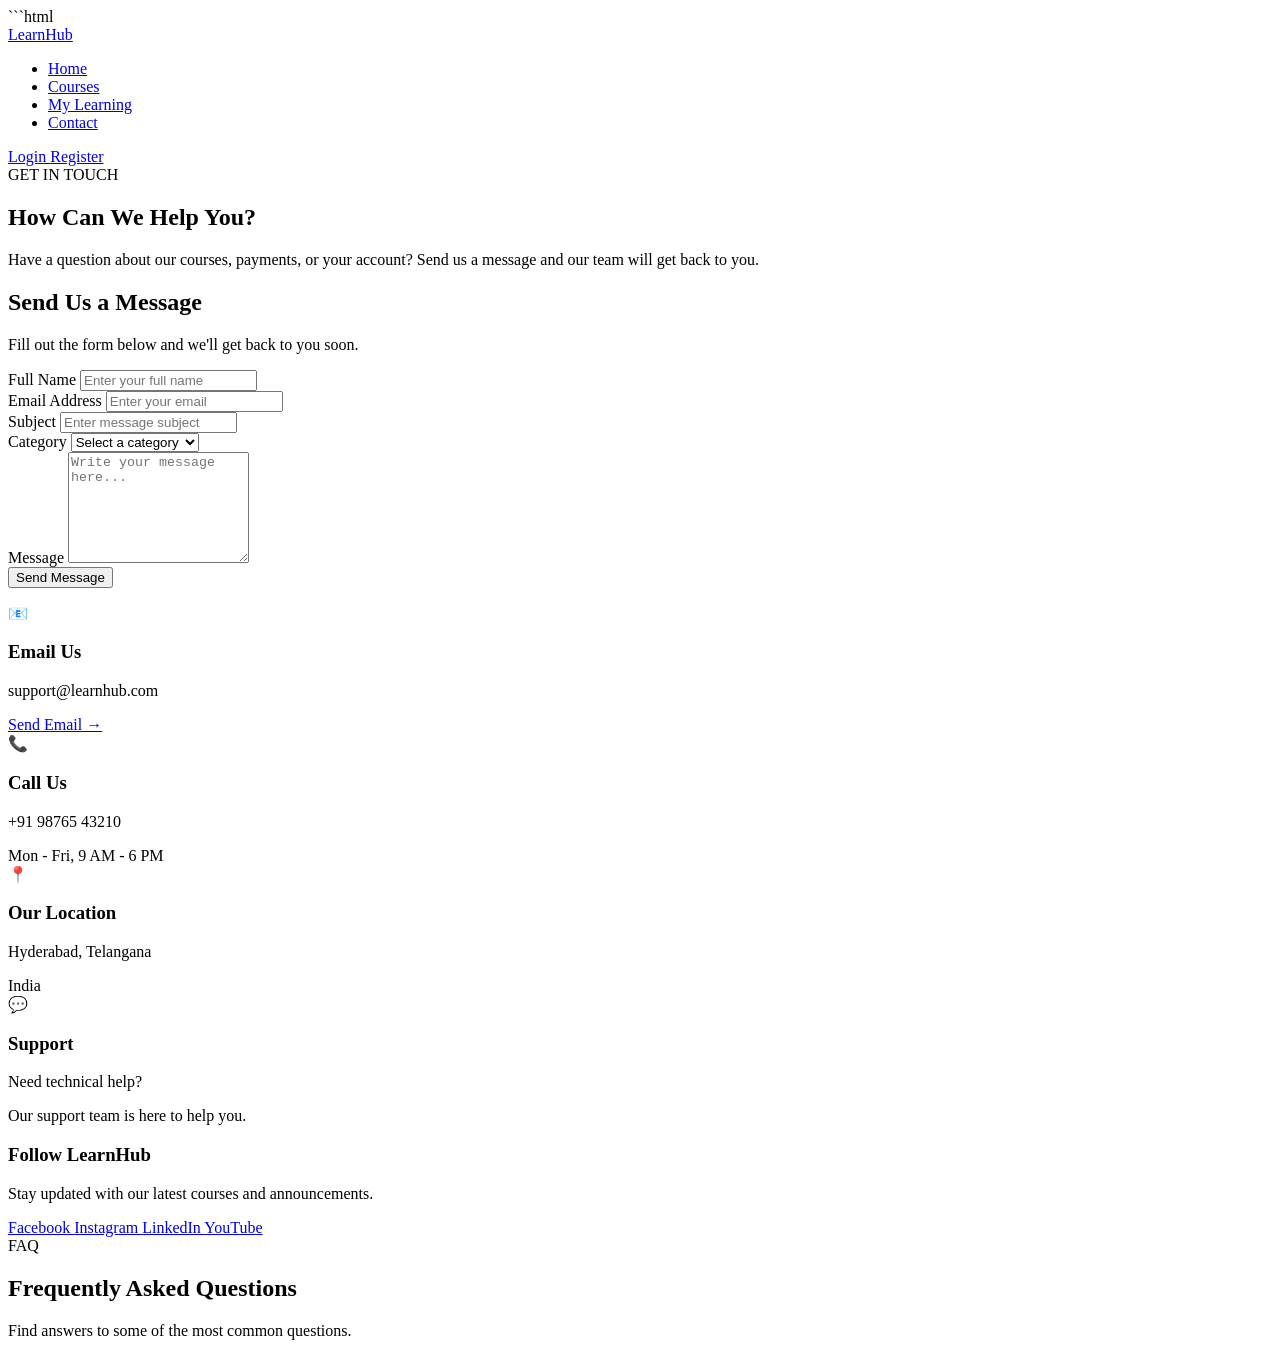
==== contact.html @ 8cdeaab9 "Initial commit Created from https://vercel.com/new" ====
```html
<!DOCTYPE html>
<html lang="en">

<head>

    <meta charset="UTF-8">

    <meta
        name="viewport"
        content="width=device-width, initial-scale=1.0"
    >

    <title>Contact Us - LearnHub</title>

    <!-- Common CSS -->
    <link
        rel="stylesheet"
        href="css/style.css"
    >

</head>


<body>


    <!-- =========================
         NAVBAR
    ========================== -->

    <header>

        <nav class="navbar">


            <!-- Logo -->

            <div class="logo">

                <a href="index.html">
                    LearnHub
                </a>

            </div>


            <!-- Navigation Links -->

            <ul class="nav-links">

                <li>
                    <a href="index.html">
                        Home
                    </a>
                </li>

                <li>
                    <a href="courses.html">
                        Courses
                    </a>
                </li>

                <li>
                    <a href="dashboard.html">
                        My Learning
                    </a>
                </li>

                <li>
                    <a
                        href="contact.html"
                        class="active"
                    >
                        Contact
                    </a>
                </li>

            </ul>


            <!-- Navigation Buttons -->

            <div class="nav-buttons">

                <a
                    href="login.html"
                    class="login-btn"
                >
                    Login
                </a>

                <a
                    href="register.html"
                    class="register-btn"
                >
                    Register
                </a>

            </div>

        </nav>

    </header>



    <!-- =========================
         MAIN CONTENT
    ========================== -->

    <main>


        <!-- =========================
             CONTACT HERO
        ========================== -->

        <section class="contact-hero">

            <div class="contact-container">

                <span class="section-tag">
                    GET IN TOUCH
                </span>

                <h1>
                    How Can We Help You?
                </h1>

                <p>
                    Have a question about our courses,
                    payments, or your account?
                    Send us a message and our team
                    will get back to you.
                </p>

            </div>

        </section>



        <!-- =========================
             CONTACT CONTENT
        ========================== -->

        <section class="contact-section">

            <div class="contact-container contact-grid">


                <!-- =========================
                     CONTACT FORM
                ========================== -->

                <div class="contact-form-box">

                    <h2>
                        Send Us a Message
                    </h2>

                    <p>
                        Fill out the form below and
                        we'll get back to you soon.
                    </p>


                    <form id="contactForm">


                        <!-- Name -->

                        <div class="form-group">

                            <label for="contactName">
                                Full Name
                            </label>

                            <input
                                type="text"
                                id="contactName"
                                placeholder="Enter your full name"
                                required
                            >

                            <small
                                id="contactNameError"
                                class="form-error"
                            ></small>

                        </div>



                        <!-- Email -->

                        <div class="form-group">

                            <label for="contactEmail">
                                Email Address
                            </label>

                            <input
                                type="email"
                                id="contactEmail"
                                placeholder="Enter your email"
                                required
                            >

                            <small
                                id="contactEmailError"
                                class="form-error"
                            ></small>

                        </div>



                        <!-- Subject -->

                        <div class="form-group">

                            <label for="contactSubject">
                                Subject
                            </label>

                            <input
                                type="text"
                                id="contactSubject"
                                placeholder="Enter message subject"
                                required
                            >

                            <small
                                id="contactSubjectError"
                                class="form-error"
                            ></small>

                        </div>



                        <!-- Category -->

                        <div class="form-group">

                            <label for="contactCategory">
                                Category
                            </label>

                            <select
                                id="contactCategory"
                                required
                            >

                                <option value="">
                                    Select a category
                                </option>

                                <option value="course">
                                    Course Related
                                </option>

                                <option value="payment">
                                    Payment
                                </option>

                                <option value="account">
                                    Account
                                </option>

                                <option value="technical">
                                    Technical Support
                                </option>

                                <option value="other">
                                    Other
                                </option>

                            </select>

                        </div>



                        <!-- Message -->

                        <div class="form-group">

                            <label for="contactMessage">
                                Message
                            </label>

                            <textarea
                                id="contactMessage"
                                rows="7"
                                placeholder="Write your message here..."
                                required
                            ></textarea>

                            <small
                                id="contactMessageError"
                                class="form-error"
                            ></small>

                        </div>



                        <!-- Submit -->

                        <button
                            type="submit"
                            class="btn primary-btn contact-submit-btn"
                        >
                            Send Message
                        </button>


                        <!-- Success Message -->

                        <p
                            id="contactSuccessMessage"
                            class="success-message"
                        ></p>

                    </form>

                </div>



                <!-- =========================
                     CONTACT INFORMATION
                ========================== -->

                <div class="contact-info-box">


                    <!-- Email -->

                    <div class="contact-info-card">

                        <div class="contact-icon">
                            📧
                        </div>

                        <div>

                            <h3>
                                Email Us
                            </h3>

                            <p>
                                support@learnhub.com
                            </p>

                            <a href="mailto:support@learnhub.com">
                                Send Email →
                            </a>

                        </div>

                    </div>



                    <!-- Phone -->

                    <div class="contact-info-card">

                        <div class="contact-icon">
                            📞
                        </div>

                        <div>

                            <h3>
                                Call Us
                            </h3>

                            <p>
                                +91 98765 43210
                            </p>

                            <span>
                                Mon - Fri, 9 AM - 6 PM
                            </span>

                        </div>

                    </div>



                    <!-- Location -->

                    <div class="contact-info-card">

                        <div class="contact-icon">
                            📍
                        </div>

                        <div>

                            <h3>
                                Our Location
                            </h3>

                            <p>
                                Hyderabad, Telangana
                            </p>

                            <span>
                                India
                            </span>

                        </div>

                    </div>



                    <!-- Support -->

                    <div class="contact-info-card">

                        <div class="contact-icon">
                            💬
                        </div>

                        <div>

                            <h3>
                                Support
                            </h3>

                            <p>
                                Need technical help?
                            </p>

                            <span>
                                Our support team is here
                                to help you.
                            </span>

                        </div>

                    </div>



                    <!-- Social Media -->

                    <div class="contact-social">

                        <h3>
                            Follow LearnHub
                        </h3>

                        <p>
                            Stay updated with our latest
                            courses and announcements.
                        </p>


                        <div class="social-links">

                            <a href="#">
                                Facebook
                            </a>

                            <a href="#">
                                Instagram
                            </a>

                            <a href="#">
                                LinkedIn
                            </a>

                            <a href="#">
                                YouTube
                            </a>

                        </div>

                    </div>

                </div>

            </div>

        </section>



        <!-- =========================
             FAQ SECTION
        ========================== -->

        <section class="faq-section">

            <div class="contact-container">


                <div class="section-heading center-heading">

                    <span class="section-tag">
                        FAQ
                    </span>

                    <h2>
                        Frequently Asked Questions
                    </h2>

                    <p>
                        Find answers to some of the
                        most common questions.
                    </p>

                </div>



                <div class="faq-container">


                    <!--
```
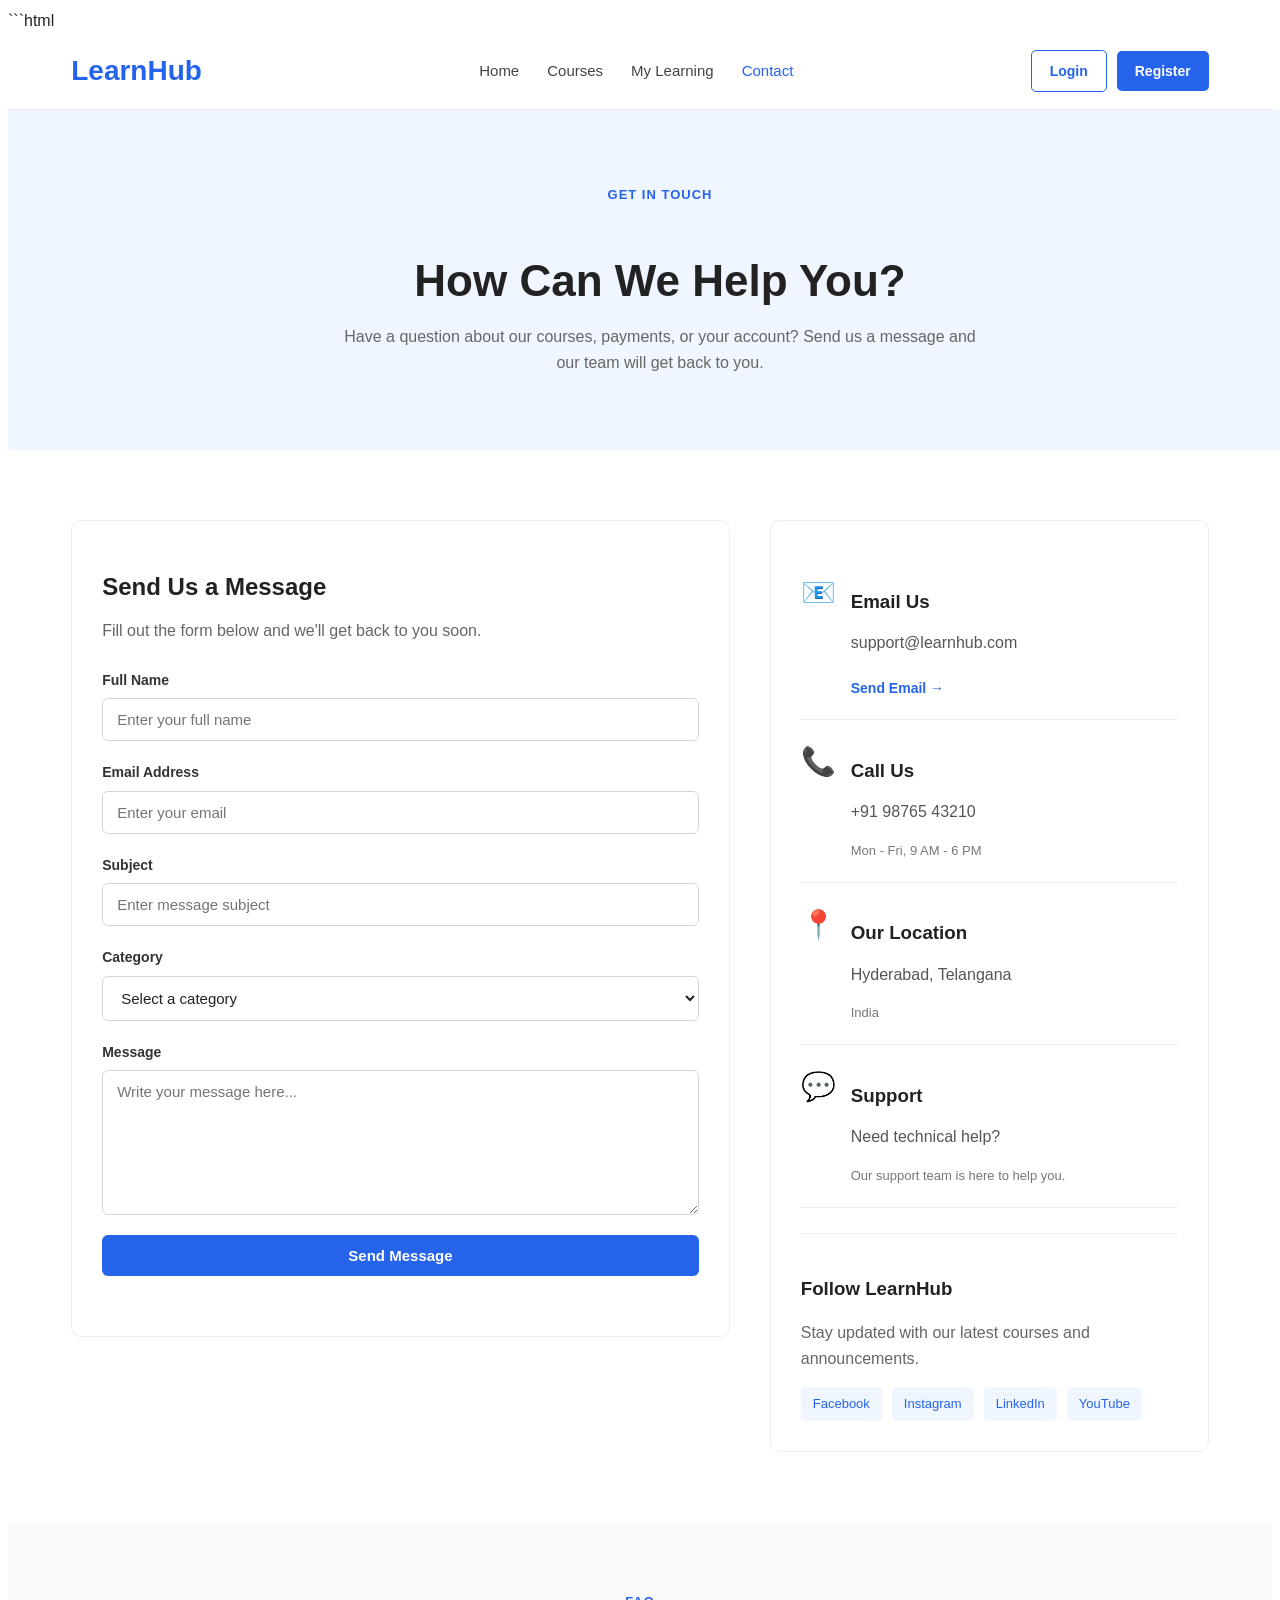
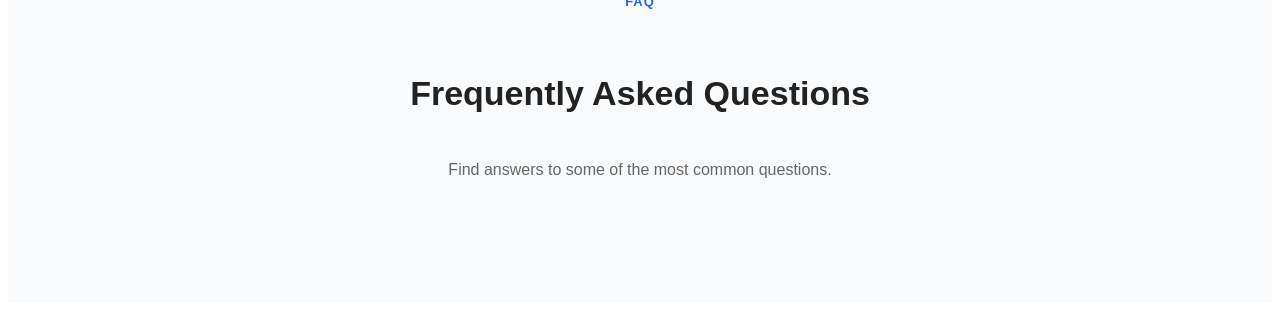
==== commit d3993aba: "Update contact.html" ====
--- a/contact.html
+++ b/contact.html
@@ -16,7 +16,7 @@
     <!-- Common CSS -->
     <link
         rel="stylesheet"
-        href="css/style.css"
+        href="style.css"
     >
 
 </head>
--- a/style.css
+++ b/style.css
@@ -0,0 +1,2766 @@
+```css
+/* =========================================================
+   LEARNHUB LMS
+   GLOBAL STYLESHEET
+   ========================================================= */
+
+
+/* =========================================================
+   1. RESET & GLOBAL STYLES
+   ========================================================= */
+
+* {
+    margin: 0;
+    padding: 0;
+    box-sizing: border-box;
+}
+
+
+html {
+    scroll-behavior: smooth;
+}
+
+
+body {
+    font-family: Arial, Helvetica, sans-serif;
+    line-height: 1.6;
+    color: #222;
+    background-color: #ffffff;
+}
+
+
+a {
+    text-decoration: none;
+    color: inherit;
+}
+
+
+ul {
+    list-style: none;
+}
+
+
+img {
+    max-width: 100%;
+    display: block;
+}
+
+
+button,
+input,
+textarea,
+select {
+    font-family: inherit;
+}
+
+
+button {
+    cursor: pointer;
+}
+
+
+.container,
+.dashboard-container,
+.contact-container {
+    width: 90%;
+    max-width: 1200px;
+    margin: 0 auto;
+}
+
+
+section {
+    width: 100%;
+}
+
+
+h1,
+h2,
+h3 {
+    line-height: 1.3;
+}
+
+
+/* =========================================================
+   2. BUTTONS
+   ========================================================= */
+
+.btn {
+    display: inline-block;
+    padding: 12px 24px;
+    border-radius: 6px;
+    border: none;
+    font-size: 15px;
+    font-weight: 600;
+    text-align: center;
+    transition: 0.3s ease;
+}
+
+
+.primary-btn {
+    background-color: #2563eb;
+    color: #ffffff;
+}
+
+
+.primary-btn:hover {
+    background-color: #1d4ed8;
+    transform: translateY(-2px);
+}
+
+
+.secondary-btn {
+    display: inline-block;
+    padding: 11px 22px;
+    border: 1px solid #2563eb;
+    border-radius: 6px;
+    background-color: #ffffff;
+    color: #2563eb;
+    font-size: 15px;
+    font-weight: 600;
+    cursor: pointer;
+    transition: 0.3s ease;
+}
+
+
+.secondary-btn:hover {
+    background-color: #2563eb;
+    color: #ffffff;
+}
+
+
+/* =========================================================
+   3. NAVBAR
+   ========================================================= */
+
+header {
+    width: 100%;
+    background-color: #ffffff;
+    border-bottom: 1px solid #eeeeee;
+}
+
+
+.navbar {
+    width: 90%;
+    max-width: 1200px;
+    min-height: 75px;
+    margin: 0 auto;
+
+    display: flex;
+    align-items: center;
+    justify-content: space-between;
+    gap: 25px;
+}
+
+
+.logo a {
+    font-size: 28px;
+    font-weight: 800;
+    color: #2563eb;
+}
+
+
+.nav-links {
+    display: flex;
+    align-items: center;
+    gap: 28px;
+}
+
+
+.nav-links a {
+    color: #444;
+    font-size: 15px;
+    font-weight: 500;
+    transition: 0.3s ease;
+}
+
+
+.nav-links a:hover,
+.nav-links a.active {
+    color: #2563eb;
+}
+
+
+.nav-buttons {
+    display: flex;
+    align-items: center;
+    gap: 10px;
+}
+
+
+.login-btn,
+.register-btn {
+    padding: 9px 18px;
+    border-radius: 5px;
+    font-size: 14px;
+    font-weight: 600;
+    transition: 0.3s ease;
+}
+
+
+.login-btn {
+    color: #2563eb;
+    border: 1px solid #2563eb;
+}
+
+
+.login-btn:hover {
+    background-color: #2563eb;
+    color: #ffffff;
+}
+
+
+.register-btn {
+    background-color: #2563eb;
+    color: #ffffff;
+}
+
+
+.register-btn:hover {
+    background-color: #1d4ed8;
+}
+
+
+/* =========================================================
+   4. HOME PAGE
+   ========================================================= */
+
+.hero {
+    min-height: 600px;
+    padding: 90px 0;
+
+    background: linear-gradient(
+        135deg,
+        #eff6ff,
+        #ffffff
+    );
+}
+
+
+.hero-container {
+    width: 90%;
+    max-width: 1200px;
+    margin: 0 auto;
+
+    display: grid;
+    grid-template-columns: 1.1fr 0.9fr;
+    align-items: center;
+    gap: 60px;
+}
+
+
+.hero-content h1 {
+    font-size: 52px;
+    margin-bottom: 20px;
+    color: #111827;
+}
+
+
+.hero-content p {
+    max-width: 600px;
+    margin-bottom: 30px;
+    color: #555;
+    font-size: 18px;
+}
+
+
+.hero-buttons {
+    display: flex;
+    gap: 15px;
+    flex-wrap: wrap;
+}
+
+
+.hero-image img {
+    width: 100%;
+    border-radius: 15px;
+}
+
+
+.section {
+    padding: 80px 0;
+}
+
+
+.section-title {
+    text-align: center;
+    margin-bottom: 45px;
+}
+
+
+.section-title h2 {
+    font-size: 36px;
+    color: #111827;
+    margin-bottom: 10px;
+}
+
+
+.section-title p {
+    color: #666;
+}
+
+
+.features-grid,
+.course-grid {
+    width: 90%;
+    max-width: 1200px;
+    margin: 0 auto;
+
+    display: grid;
+    grid-template-columns: repeat(3, 1fr);
+    gap: 25px;
+}
+
+
+.feature-card {
+    padding: 30px;
+    background-color: #ffffff;
+    border: 1px solid #eeeeee;
+    border-radius: 10px;
+    text-align: center;
+    transition: 0.3s ease;
+}
+
+
+.feature-card:hover {
+    transform: translateY(-5px);
+    box-shadow: 0 10px 30px rgba(0, 0, 0, 0.08);
+}
+
+
+.feature-icon {
+    font-size: 40px;
+    margin-bottom: 15px;
+}
+
+
+.feature-card h3 {
+    margin-bottom: 10px;
+}
+
+
+.feature-card p {
+    color: #666;
+}
+
+
+.course-card {
+    overflow: hidden;
+    background-color: #ffffff;
+    border: 1px solid #eeeeee;
+    border-radius: 10px;
+    transition: 0.3s ease;
+}
+
+
+.course-card:hover {
+    transform: translateY(-5px);
+    box-shadow: 0 10px 30px rgba(0, 0, 0, 0.08);
+}
+
+
+.course-card img {
+    width: 100%;
+    height: 210px;
+    object-fit: cover;
+}
+
+
+.course-content {
+    padding: 22px;
+}
+
+
+.course-category {
+    display: inline-block;
+    margin-bottom: 10px;
+    color: #2563eb;
+    font-size: 13px;
+    font-weight: 700;
+    text-transform: uppercase;
+}
+
+
+.course-content h3 {
+    margin-bottom: 10px;
+    font-size: 21px;
+}
+
+
+.course-content p {
+    color: #666;
+    margin-bottom: 15px;
+}
+
+
+.course-meta {
+    display: flex;
+    justify-content: space-between;
+    gap: 10px;
+    margin-bottom: 15px;
+    color: #666;
+    font-size: 14px;
+}
+
+
+.course-price {
+    color: #111827;
+    font-size: 22px;
+    font-weight: 700;
+}
+
+
+.about-section {
+    padding: 80px 0;
+    background-color: #f8fafc;
+}
+
+
+.about-container {
+    width: 90%;
+    max-width: 1200px;
+    margin: 0 auto;
+
+    display: grid;
+    grid-template-columns: 1fr 1fr;
+    gap: 60px;
+    align-items: center;
+}
+
+
+.about-content h2 {
+    font-size: 38px;
+    margin-bottom: 20px;
+}
+
+
+.about-content p {
+    color: #666;
+    margin-bottom: 15px;
+}
+
+
+.stats-grid {
+    display: grid;
+    grid-template-columns: repeat(2, 1fr);
+    gap: 20px;
+}
+
+
+.stat-box {
+    padding: 25px;
+    background-color: #ffffff;
+    border-radius: 10px;
+    text-align: center;
+    border: 1px solid #eeeeee;
+}
+
+
+.stat-box h3 {
+    font-size: 32px;
+    color: #2563eb;
+}
+
+
+.cta-section {
+    padding: 80px 20px;
+    background-color: #2563eb;
+    color: #ffffff;
+    text-align: center;
+}
+
+
+.cta-section h2 {
+    font-size: 38px;
+    margin-bottom: 15px;
+}
+
+
+.cta-section p {
+    margin-bottom: 25px;
+}
+
+
+/* =========================================================
+   5. FORMS
+   ========================================================= */
+
+.form-group {
+    margin-bottom: 20px;
+}
+
+
+.form-group label {
+    display: block;
+    margin-bottom: 7px;
+    font-size: 14px;
+    font-weight: 600;
+    color: #333;
+}
+
+
+.form-group input,
+.form-group textarea,
+.form-group select,
+input,
+textarea,
+select {
+    width: 100%;
+    padding: 12px 14px;
+    border: 1px solid #d1d5db;
+    border-radius: 6px;
+    background-color: #ffffff;
+    color: #222;
+    font-size: 15px;
+    outline: none;
+    transition: 0.3s ease;
+}
+
+
+.form-group input:focus,
+.form-group textarea:focus,
+.form-group select:focus,
+input:focus,
+textarea:focus,
+select:focus {
+    border-color: #2563eb;
+    box-shadow: 0 0 0 3px rgba(37, 99, 235, 0.1);
+}
+
+
+.form-group textarea,
+textarea {
+    resize: vertical;
+}
+
+
+.form-error {
+    display: block;
+    margin-top: 5px;
+    color: #dc2626;
+    font-size: 13px;
+}
+
+
+/* =========================================================
+   6. LOGIN & REGISTER
+   ========================================================= */
+
+.auth-section {
+    min-height: calc(100vh - 75px);
+    padding: 70px 20px;
+
+    display: flex;
+    justify-content: center;
+    align-items: center;
+
+    background-color: #f8fafc;
+}
+
+
+.auth-container {
+    width: 100%;
+    max-width: 480px;
+}
+
+
+.auth-card {
+    padding: 40px;
+    background-color: #ffffff;
+    border-radius: 12px;
+    border: 1px solid #eeeeee;
+    box-shadow: 0 10px 30px rgba(0, 0, 0, 0.06);
+}
+
+
+.auth-card h1 {
+    margin-bottom: 10px;
+    text-align: center;
+    font-size: 32px;
+}
+
+
+.auth-card > p {
+    margin-bottom: 30px;
+    text-align: center;
+    color: #666;
+}
+
+
+.auth-footer {
+    margin-top: 20px;
+    text-align: center;
+    color: #666;
+}
+
+
+.auth-footer a {
+    color: #2563eb;
+    font-weight: 600;
+}
+
+
+.checkbox-group {
+    display: flex;
+    align-items: flex-start;
+    gap: 10px;
+    margin-bottom: 20px;
+}
+
+
+.checkbox-group input {
+    width: auto;
+    margin-top: 4px;
+}
+
+
+.checkbox-group label {
+    font-size: 14px;
+    color: #555;
+}
+
+
+.forgot-password {
+    display: block;
+    margin-bottom: 20px;
+    text-align: right;
+    color: #2563eb;
+    font-size: 14px;
+}
+
+
+.auth-card .primary-btn {
+    width: 100%;
+}
+
+
+/* =========================================================
+   7. COURSES PAGE
+   ========================================================= */
+
+.courses-hero {
+    padding: 70px 20px;
+    background-color: #eff6ff;
+    text-align: center;
+}
+
+
+.courses-hero h1 {
+    font-size: 44px;
+    margin-bottom: 15px;
+}
+
+
+.courses-hero p {
+    color: #666;
+}
+
+
+.course-filters {
+    padding: 35px 0;
+}
+
+
+.filter-container {
+    width: 90%;
+    max-width: 1200px;
+    margin: 0 auto;
+
+    display: grid;
+    grid-template-columns: 2fr 1fr 1fr;
+    gap: 15px;
+}
+
+
+.course-search,
+.category-filter,
+.level-filter {
+    width: 100%;
+}
+
+
+.courses-section {
+    padding: 30px 0 80px;
+}
+
+
+.courses-grid {
+    width: 90%;
+    max-width: 1200px;
+    margin: 0 auto;
+
+    display: grid;
+    grid-template-columns: repeat(3, 1fr);
+    gap: 25px;
+}
+
+
+.no-courses {
+    display: none;
+    padding: 40px;
+    text-align: center;
+    color: #666;
+}
+
+
+.categories-section {
+    padding: 80px 0;
+    background-color: #f8fafc;
+}
+
+
+.category-grid {
+    width: 90%;
+    max-width: 1200px;
+    margin: 0 auto;
+
+    display: grid;
+    grid-template-columns: repeat(3, 1fr);
+    gap: 20px;
+}
+
+
+.category-card {
+    padding: 30px;
+    background-color: #ffffff;
+    border: 1px solid #eeeeee;
+    border-radius: 10px;
+    text-align: center;
+    transition: 0.3s ease;
+}
+
+
+.category-card:hover {
+    transform: translateY(-4px);
+    box-shadow: 0 8px 25px rgba(0, 0, 0, 0.08);
+}
+
+
+.category-card h3 {
+    margin: 10px 0;
+}
+
+
+.category-card p {
+    color: #666;
+}
+
+
+/* =========================================================
+   8. COURSE DETAILS PAGE
+   ========================================================= */
+
+.course-details-hero {
+    padding: 70px 0;
+    background-color: #f8fafc;
+}
+
+
+.course-details-container {
+    width: 90%;
+    max-width: 1200px;
+    margin: 0 auto;
+
+    display: grid;
+    grid-template-columns: 1.5fr 1fr;
+    gap: 50px;
+    align-items: center;
+}
+
+
+.course-details-image img {
+    width: 100%;
+    border-radius: 12px;
+}
+
+
+.course-details-content h1 {
+    margin: 15px 0;
+    font-size: 44px;
+}
+
+
+.course-details-content > p {
+    color: #666;
+    margin-bottom: 20px;
+}
+
+
+.course-details-meta {
+    display: flex;
+    flex-wrap: wrap;
+    gap: 20px;
+    margin-bottom: 25px;
+    color: #555;
+}
+
+
+.details-section {
+    padding: 70px 0;
+}
+
+
+.details-container {
+    width: 90%;
+    max-width: 1200px;
+    margin: 0 auto;
+
+    display: grid;
+    grid-template-columns: 2fr 1fr;
+    gap: 50px;
+}
+
+
+.details-content h2 {
+    margin-bottom: 20px;
+    font-size: 30px;
+}
+
+
+.details-content h3 {
+    margin: 30px 0 15px;
+}
+
+
+.learning-list,
+.requirements-list {
+    padding-left: 20px;
+    list-style: disc;
+}
+
+
+.learning-list li,
+.requirements-list li {
+    margin-bottom: 10px;
+}
+
+
+.curriculum {
+    margin-top: 40px;
+}
+
+
+.curriculum-item {
+    margin-bottom: 12px;
+    border: 1px solid #eeeeee;
+    border-radius: 7px;
+    overflow: hidden;
+}
+
+
+.curriculum-header {
+    padding: 15px 18px;
+    background-color: #f8fafc;
+    font-weight: 600;
+}
+
+
+.curriculum-lessons {
+    padding: 15px 18px;
+}
+
+
+.curriculum-lessons li {
+    padding: 8px 0;
+    color: #555;
+}
+
+
+.enrollment-card {
+    position: sticky;
+    top: 20px;
+
+    padding: 30px;
+    background-color: #ffffff;
+    border: 1px solid #eeeeee;
+    border-radius: 10px;
+    box-shadow: 0 8px 25px rgba(0, 0, 0, 0.06);
+}
+
+
+.enrollment-card h2 {
+    font-size: 34px;
+    margin-bottom: 20px;
+}
+
+
+.enrollment-card .primary-btn {
+    width: 100%;
+    margin: 20px 0;
+}
+
+
+.course-benefits li {
+    padding: 8px 0;
+    color: #555;
+}
+
+
+.guarantee {
+    margin-top: 20px;
+    padding: 15px;
+    border-radius: 6px;
+    background-color: #f0fdf4;
+    color: #166534;
+}
+
+
+.related-courses {
+    padding: 70px 0;
+    background-color: #f8fafc;
+}
+
+
+/* =========================================================
+   9. PAYMENT PAGE
+   ========================================================= */
+
+.payment-section {
+    padding: 70px 0;
+    background-color: #f8fafc;
+}
+
+
+.payment-container {
+    width: 90%;
+    max-width: 1200px;
+    margin: 0 auto;
+
+    display: grid;
+    grid-template-columns: 2fr 1fr;
+    gap: 35px;
+    align-items: start;
+}
+
+
+.payment-left > h1 {
+    font-size: 38px;
+    margin-bottom: 8px;
+}
+
+
+.payment-subtitle {
+    color: #666;
+    margin-bottom: 30px;
+}
+
+
+.payment-box {
+    padding: 25px;
+    margin-bottom: 20px;
+
+    background-color: #ffffff;
+    border: 1px solid #eeeeee;
+    border-radius: 10px;
+}
+
+
+.payment-box h2 {
+    margin-bottom: 20px;
+    font-size: 23px;
+}
+
+
+.payment-course {
+    display: flex;
+    align-items: center;
+    gap: 20px;
+}
+
+
+.payment-course img {
+    width: 140px;
+    height: 90px;
+    object-fit: cover;
+    border-radius: 7px;
+}
+
+
+.payment-course-info h3 {
+    margin-bottom: 7px;
+}
+
+
+.payment-course-info p {
+    color: #666;
+    font-size: 14px;
+    margin-bottom: 8px;
+}
+
+
+.coupon-container {
+    display: flex;
+    gap: 10px;
+}
+
+
+.coupon-container input {
+    flex: 1;
+}
+
+
+.coupon-message,
+.notes-message,
+.password-message {
+    margin-top: 10px;
+    font-size: 14px;
+}
+
+
+.payment-method {
+    display: flex;
+    align-items: flex-start;
+    gap: 12px;
+
+    padding: 15px;
+    margin-bottom: 10px;
+
+    border: 1px solid #eeeeee;
+    border-radius: 7px;
+    cursor: pointer;
+    transition: 0.3s ease;
+}
+
+
+.payment-method:hover {
+    background-color: #f8fafc;
+}
+
+
+.payment-method input {
+    width: auto;
+    margin-top: 5px;
+}
+
+
+.payment-method span {
+    display: flex;
+    flex-direction: column;
+}
+
+
+.payment-method small {
+    margin-top: 3px;
+    color: #777;
+}
+
+
+.payment-demo {
+    padding: 18px;
+    margin-top: 10px;
+    border-radius: 7px;
+    background-color: #eff6ff;
+    color: #1e40af;
+}
+
+
+.payment-demo p {
+    margin-top: 5px;
+    font-size: 14px;
+}
+
+
+.order-summary {
+    position: sticky;
+    top: 20px;
+
+    padding: 28px;
+    background-color: #ffffff;
+    border: 1px solid #eeeeee;
+    border-radius: 10px;
+    box-shadow: 0 8px 25px rgba(0, 0, 0, 0.06);
+}
+
+
+.order-summary h2 {
+    margin-bottom: 25px;
+}
+
+
+.summary-course {
+    display: flex;
+    justify-content: space-between;
+    gap: 15px;
+    margin-bottom: 20px;
+    font-size: 14px;
+}
+
+
+.summary-row {
+    display: flex;
+    justify-content: space-between;
+    margin-bottom: 15px;
+    color: #555;
+}
+
+
+.summary-total {
+    display: flex;
+    justify-content: space-between;
+    margin: 20px 0;
+    font-size: 22px;
+    font-weight: 700;
+}
+
+
+.pay-btn {
+    width: 100%;
+}
+
+
+.secure-payment {
+    margin-top: 15px;
+    text-align: center;
+    color: #166534;
+    font-size: 14px;
+}
+
+
+.terms-text {
+    margin-top: 15px;
+    text-align: center;
+    color: #777;
+    font-size: 12px;
+}
+
+
+/* =========================================================
+   10. PAYMENT SUCCESS PAGE
+   ========================================================= */
+
+.success-section {
+    min-height: calc(100vh - 75px);
+    padding: 80px 20px;
+
+    display: flex;
+    justify-content: center;
+    align-items: center;
+
+    background-color: #f8fafc;
+}
+
+
+.success-container {
+    width: 100%;
+    max-width: 650px;
+    padding: 45px;
+
+    background-color: #ffffff;
+    border: 1px solid #eeeeee;
+    border-radius: 12px;
+
+    text-align: center;
+
+    box-shadow: 0 10px 30px rgba(0, 0, 0, 0.06);
+}
+
+
+.success-icon {
+    width: 75px;
+    height: 75px;
+    margin: 0 auto 20px;
+
+    display: flex;
+    align-items: center;
+    justify-content: center;
+
+    border-radius: 50%;
+
+    background-color: #dcfce7;
+    color: #16a34a;
+
+    font-size: 40px;
+    font-weight: 700;
+}
+
+
+.success-container h1 {
+    font-size: 36px;
+    margin-bottom: 12px;
+}
+
+
+.success-message {
+    color: #666;
+    margin-bottom: 30px;
+}
+
+
+.success-details {
+    margin-bottom: 25px;
+    border: 1px solid #eeeeee;
+    border-radius: 8px;
+    overflow: hidden;
+}
+
+
+.success-row {
+    display: flex;
+    justify-content: space-between;
+    gap: 20px;
+
+    padding: 15px 18px;
+
+    border-bottom: 1px solid #eeeeee;
+    text-align: left;
+}
+
+
+.success-row:last-child {
+    border-bottom: none;
+}
+
+
+.success-row span {
+    color: #666;
+}
+
+
+.success-status {
+    color: #16a34a;
+}
+
+
+.enrollment-message {
+    padding: 20px;
+    margin-bottom: 25px;
+
+    background-color: #eff6ff;
+    border-radius: 8px;
+}
+
+
+.enrollment-message h3 {
+    margin-bottom: 8px;
+}
+
+
+.enrollment-message p {
+    color: #555;
+}
+
+
+.success-buttons {
+    display: flex;
+    justify-content: center;
+    gap: 12px;
+    flex-wrap: wrap;
+}
+
+
+.success-home {
+    margin-top: 25px;
+}
+
+
+.success-home a {
+    color: #2563eb;
+    font-weight: 600;
+}
+
+
+/* =========================================================
+   11. DASHBOARD PAGE
+   ========================================================= */
+
+.dashboard-header {
+    padding: 45px 0;
+    background-color: #eff6ff;
+}
+
+
+.dashboard-container {
+    width: 90%;
+    max-width: 1200px;
+    margin: 0 auto;
+}
+
+
+.dashboard-header .dashboard-container {
+    display: flex;
+    align-items: center;
+    justify-content: space-between;
+    gap: 25px;
+}
+
+
+.dashboard-header h1 {
+    font-size: 34px;
+    margin-bottom: 8px;
+}
+
+
+.dashboard-header p {
+    color: #666;
+}
+
+
+.dashboard-stats {
+    padding: 35px 0;
+}
+
+
+.stats-grid {
+    display: grid;
+    grid-template-columns: repeat(4, 1fr);
+    gap: 20px;
+}
+
+
+.stat-card {
+    display: flex;
+    align-items: center;
+    gap: 15px;
+
+    padding: 22px;
+
+    background-color: #ffffff;
+    border: 1px solid #eeeeee;
+    border-radius: 9px;
+}
+
+
+.stat-icon {
+    font-size: 30px;
+}
+
+
+.stat-card h3 {
+    font-size: 28px;
+    color: #2563eb;
+}
+
+
+.stat-card p {
+    color: #666;
+    font-size: 14px;
+}
+
+
+.my-courses-section {
+    padding: 50px 0 70px;
+}
+
+
+.section-heading {
+    display: flex;
+    justify-content: space-between;
+    align-items: center;
+    gap: 20px;
+
+    margin-bottom: 30px;
+}
+
+
+.section-heading h2 {
+    font-size: 30px;
+    margin-bottom: 5px;
+}
+
+
+.section-heading p {
+    color: #666;
+}
+
+
+.section-heading > a {
+    color: #2563eb;
+    font-weight: 600;
+}
+
+
+.dashboard-course-grid {
+    display: grid;
+    grid-template-columns: repeat(3, 1fr);
+    gap: 25px;
+}
+
+
+.dashboard-course-card {
+    overflow: hidden;
+    border: 1px solid #eeeeee;
+    border-radius: 10px;
+    background-color: #ffffff;
+}
+
+
+.dashboard-course-card > img {
+    width: 100%;
+    height: 190px;
+    object-fit: cover;
+}
+
+
+.dashboard-course-content {
+    padding: 22px;
+}
+
+
+.dashboard-course-content h3 {
+    margin-bottom: 10px;
+}
+
+
+.dashboard-course-content > p {
+    margin-bottom: 15px;
+    color: #666;
+    font-size: 14px;
+}
+
+
+.progress-info,
+.sidebar-progress-info {
+    display: flex;
+    justify-content: space-between;
+    margin-bottom: 7px;
+    font-size: 13px;
+    color: #555;
+}
+
+
+.progress-bar {
+    width: 100%;
+    height: 8px;
+    overflow: hidden;
+    border-radius: 10px;
+    background-color: #e5e7eb;
+}
+
+
+.progress {
+    height: 100%;
+    border-radius: 10px;
+    background-color: #2563eb;
+}
+
+
+.lesson-progress {
+    margin: 8px 0 18px !important;
+    font-size: 13px !important;
+}
+
+
+.continue-btn {
+    width: 100%;
+}
+
+
+.activity-section {
+    padding: 70px 0;
+    background-color: #f8fafc;
+}
+
+
+.activity-list {
+    background-color: #ffffff;
+    border: 1px solid #eeeeee;
+    border-radius: 10px;
+}
+
+
+.activity-item {
+    display: flex;
+    gap: 18px;
+
+    padding: 22px;
+
+    border-bottom: 1px solid #eeeeee;
+}
+
+
+.activity-item:last-child {
+    border-bottom: none;
+}
+
+
+.activity-icon {
+    font-size: 25px;
+}
+
+
+.activity-content h3 {
+    margin-bottom: 5px;
+}
+
+
+.activity-content p {
+    color: #666;
+    font-size: 14px;
+}
+
+
+.activity-content small {
+    display: block;
+    margin-top: 5px;
+    color: #999;
+}
+
+
+.learning-goal-section {
+    padding: 60px 0;
+}
+
+
+.learning-goal {
+    display: flex;
+    justify-content: space-between;
+    align-items: center;
+    gap: 25px;
+
+    padding: 30px;
+
+    border-radius: 10px;
+    background-color: #eff6ff;
+}
+
+
+.goal-content {
+    display: flex;
+    align-items: center;
+    gap: 18px;
+}
+
+
+.goal-icon {
+    font-size: 40px;
+}
+
+
+.goal-content h2 {
+    margin-bottom: 5px;
+}
+
+
+.goal-content p {
+    color: #666;
+}
+
+
+/* =========================================================
+   12. LESSON PAGE
+   ========================================================= */
+
+.lesson-section {
+    padding: 40px 0 70px;
+    background-color: #f8fafc;
+}
+
+
+.lesson-container {
+    width: 90%;
+    max-width: 1250px;
+    margin: 0 auto;
+
+    display: grid;
+    grid-template-columns: 2fr 1fr;
+    gap: 30px;
+    align-items: start;
+}
+
+
+.lesson-breadcrumb {
+    margin-bottom: 20px;
+    color: #777;
+    font-size: 14px;
+}
+
+
+.lesson-breadcrumb a {
+    color: #2563eb;
+}
+
+
+.lesson-header {
+    margin-bottom: 25px;
+}
+
+
+.lesson-number {
+    color: #2563eb;
+    font-size: 14px;
+    font-weight: 700;
+}
+
+
+.lesson-header h1 {
+    margin: 8px 0 10px;
+    font-size: 38px;
+}
+
+
+.lesson-header p {
+    color: #666;
+}
+
+
+.video-container {
+    width: 100%;
+    overflow: hidden;
+    border-radius: 10px;
+    background-color: #000000;
+}
+
+
+.lesson-video {
+    display: block;
+    width: 100%;
+    min-height: 450px;
+}
+
+
+.video-info {
+    display: flex;
+    justify-content: space-between;
+
+    padding: 12px 5px;
+
+    color: #666;
+    font-size: 14px;
+}
+
+
+.lesson-actions {
+    padding: 20px 0;
+}
+
+
+.lesson-content,
+.lesson-notes {
+    padding: 28px;
+    margin-bottom: 25px;
+
+    background-color: #ffffff;
+    border: 1px solid #eeeeee;
+    border-radius: 10px;
+}
+
+
+.lesson-content h2,
+.lesson-notes h2 {
+    margin-bottom: 12px;
+}
+
+
+.lesson-content h3 {
+    margin: 25px 0 12px;
+}
+
+
+.lesson-content p {
+    margin-bottom: 15px;
+    color: #555;
+}
+
+
+.lesson-learning-list {
+    padding-left: 20px;
+    list-style: disc;
+}
+
+
+.lesson-learning-list li {
+    margin-bottom: 8px;
+}
+
+
+.lesson-notes p {
+    color: #666;
+    margin-bottom: 15px;
+}
+
+
+.lesson-notes textarea {
+    margin-bottom: 12px;
+}
+
+
+.lesson-navigation {
+    display: flex;
+    justify-content: space-between;
+    gap: 15px;
+}
+
+
+.lesson-nav-btn {
+    padding: 12px 18px;
+
+    border: 1px solid #d1d5db;
+    border-radius: 6px;
+
+    background-color: #ffffff;
+    color: #2563eb;
+    font-weight: 600;
+}
+
+
+.lesson-nav-btn:hover {
+    background-color: #eff6ff;
+}
+
+
+.lesson-sidebar {
+    position: sticky;
+    top: 20px;
+}
+
+
+.lesson-course-info,
+.curriculum-sidebar {
+    padding: 22px;
+
+    background-color: #ffffff;
+    border: 1px solid #eeeeee;
+    border-radius: 10px;
+
+    margin-bottom: 20px;
+}
+
+
+.lesson-course-info h2 {
+    font-size: 21px;
+    margin-bottom: 8px;
+}
+
+
+.lesson-course-info p {
+    color: #666;
+    font-size: 14px;
+    margin-bottom: 18px;
+}
+
+
+.curriculum-sidebar h2 {
+    margin-bottom: 20px;
+    font-size: 21px;
+}
+
+
+.curriculum-section {
+    margin-bottom: 22px;
+}
+
+
+.curriculum-section:last-child {
+    margin-bottom: 0;
+}
+
+
+.curriculum-section h3 {
+    margin-bottom: 8px;
+    font-size: 15px;
+}
+
+
+.curriculum-lesson {
+    display: flex;
+    gap: 8px;
+    align-items: flex-start;
+
+    padding: 9px 8px;
+
+    border-radius: 5px;
+
+    color: #555;
+    font-size: 14px;
+}
+
+
+.curriculum-lesson:hover {
+    background-color: #f8fafc;
+}
+
+
+.curriculum-lesson.completed {
+    color: #16a34a;
+}
+
+
+.curriculum-lesson.active-lesson {
+    background-color: #eff6ff;
+    color: #2563eb;
+    font-weight: 600;
+}
+
+
+/* =========================================================
+   13. PROFILE PAGE
+   ========================================================= */
+
+.profile-section {
+    padding: 60px 0;
+    background-color: #f8fafc;
+}
+
+
+.profile-container {
+    width: 90%;
+    max-width: 1200px;
+    margin: 0 auto;
+}
+
+
+.profile-header {
+    display: flex;
+    align-items: center;
+    gap: 20px;
+
+    padding: 30px;
+    margin-bottom: 25px;
+
+    background-color: #ffffff;
+    border: 1px solid #eeeeee;
+    border-radius: 10px;
+}
+
+
+.profile-avatar {
+    width: 85px;
+    height: 85px;
+
+    display: flex;
+    align-items: center;
+    justify-content: center;
+
+    border-radius: 50%;
+
+    background-color: #2563eb;
+    color: #ffffff;
+
+    font-size: 35px;
+    font-weight: 700;
+}
+
+
+.profile-header-info {
+    flex: 1;
+}
+
+
+.profile-header-info h1 {
+    margin-bottom: 5px;
+}
+
+
+.profile-header-info p {
+    color: #666;
+}
+
+
+.profile-header-info span {
+    display: inline-block;
+    margin-top: 5px;
+    color: #2563eb;
+    font-size: 13px;
+    font-weight: 600;
+}
+
+
+.profile-grid {
+    display: grid;
+    grid-template-columns: 1fr 1fr;
+    gap: 25px;
+}
+
+
+.profile-card {
+    padding: 28px;
+
+    background-color: #ffffff;
+    border: 1px solid #eeeeee;
+    border-radius: 10px;
+}
+
+
+.profile-card-header {
+    margin-bottom: 25px;
+}
+
+
+.profile-card-header h2 {
+    margin-bottom: 5px;
+}
+
+
+.profile-card-header p {
+    color: #666;
+    font-size: 14px;
+}
+
+
+.profile-card .primary-btn {
+    margin-top: 5px;
+}
+
+
+.profile-stat-list {
+    display: grid;
+    grid-template-columns: 1fr 1fr;
+    gap: 15px;
+}
+
+
+.profile-stat {
+    display: flex;
+    align-items: center;
+    gap: 12px;
+
+    padding: 15px;
+
+    border: 1px solid #eeeeee;
+    border-radius: 7px;
+}
+
+
+.profile-stat-icon {
+    font-size: 25px;
+}
+
+
+.profile-stat h3 {
+    color: #2563eb;
+    font-size: 24px;
+}
+
+
+.profile-stat p {
+    color: #666;
+    font-size: 12px;
+}
+
+
+.setting-item {
+    display: flex;
+    justify-content: space-between;
+    align-items: center;
+    gap: 15px;
+
+    padding: 17px 0;
+
+    border-bottom: 1px solid #eeeeee;
+}
+
+
+.setting-item:last-of-type {
+    border-bottom: none;
+}
+
+
+.setting-item h3 {
+    margin-bottom: 3px;
+    font-size: 15px;
+}
+
+
+.setting-item p {
+    color: #777;
+    font-size: 13px;
+}
+
+
+.toggle-switch {
+    position: relative;
+    flex-shrink: 0;
+}
+
+
+.toggle-switch input {
+    display: none;
+}
+
+
+.toggle-slider {
+    display: block;
+
+    width: 45px;
+    height: 24px;
+
+    border-radius: 20px;
+    background-color: #d1d5db;
+
+    cursor: pointer;
+    transition: 0.3s ease;
+}
+
+
+.toggle-slider::before {
+    content: "";
+
+    position: absolute;
+
+    width: 18px;
+    height: 18px;
+
+    top: 3px;
+    left: 3px;
+
+    border-radius: 50%;
+    background-color: #ffffff;
+
+    transition: 0.3s ease;
+}
+
+
+.toggle-switch input:checked + .toggle-slider {
+    background-color: #2563eb;
+}
+
+
+.toggle-switch input:checked + .toggle-slider::before {
+    transform: translateX(21px);
+}
+
+
+.profile-logout {
+    margin-top: 25px;
+    padding-top: 20px;
+    border-top: 1px solid #eeeeee;
+}
+
+
+.logout-btn {
+    padding: 10px 18px;
+
+    border: 1px solid #dc2626;
+    border-radius: 6px;
+
+    background-color: #ffffff;
+    color: #dc2626;
+
+    font-weight: 600;
+}
+
+
+.logout-btn:hover {
+    background-color: #dc2626;
+    color: #ffffff;
+}
+
+
+.certificates-card {
+    margin-top: 25px;
+}
+
+
+.certificate-item {
+    display: flex;
+    align-items: center;
+    gap: 18px;
+
+    padding: 18px;
+
+    border: 1px solid #eeeeee;
+    border-radius: 8px;
+}
+
+
+.certificate-icon {
+    font-size: 35px;
+}
+
+
+.certificate-info {
+    flex: 1;
+}
+
+
+.certificate-info h3 {
+    margin-bottom: 5px;
+}
+
+
+.certificate-info p {
+    color: #666;
+    font-size: 14px;
+}
+
+
+.profile-back {
+    margin-top: 25px;
+}
+
+
+.profile-back a {
+    color: #2563eb;
+    font-weight: 600;
+}
+
+
+/* =========================================================
+   14. CONTACT PAGE
+   ========================================================= */
+
+.contact-hero {
+    padding: 75px 20px;
+    background-color: #eff6ff;
+    text-align: center;
+}
+
+
+.section-tag {
+    display: inline-block;
+    margin-bottom: 10px;
+
+    color: #2563eb;
+    font-size: 13px;
+    font-weight: 700;
+    letter-spacing: 1px;
+}
+
+
+.contact-hero h1 {
+    margin-bottom: 15px;
+    font-size: 44px;
+}
+
+
+.contact-hero p {
+    max-width: 650px;
+    margin: 0 auto;
+    color: #666;
+}
+
+
+.contact-section {
+    padding: 70px 0;
+}
+
+
+.contact-grid {
+    display: grid;
+    grid-template-columns: 1.2fr 0.8fr;
+    gap: 40px;
+    align-items: start;
+}
+
+
+.contact-form-box,
+.contact-info-box {
+    padding: 30px;
+
+    background-color: #ffffff;
+    border: 1px solid #eeeeee;
+    border-radius: 10px;
+}
+
+
+.contact-form-box h2 {
+    margin-bottom: 8px;
+}
+
+
+.contact-form-box > p {
+    margin-bottom: 25px;
+    color: #666;
+}
+
+
+.contact-submit-btn {
+    width: 100%;
+}
+
+
+.contact-info-card {
+    display: flex;
+    gap: 15px;
+
+    padding: 20px 0;
+
+    border-bottom: 1px solid #eeeeee;
+}
+
+
+.contact-info-card:last-child {
+    border-bottom: none;
+}
+
+
+.contact-icon {
+    font-size: 28px;
+}
+
+
+.contact-info-card h3 {
+    margin-bottom: 4px;
+}
+
+
+.contact-info-card p {
+    color: #555;
+}
+
+
+.contact-info-card span {
+    color: #777;
+    font-size: 13px;
+}
+
+
+.contact-info-card a {
+    display: inline-block;
+    margin-top: 5px;
+    color: #2563eb;
+    font-size: 14px;
+    font-weight: 600;
+}
+
+
+.contact-social {
+    margin-top: 25px;
+    padding-top: 25px;
+    border-top: 1px solid #eeeeee;
+}
+
+
+.contact-social p {
+    margin: 5px 0 15px;
+    color: #666;
+}
+
+
+.social-links {
+    display: flex;
+    flex-wrap: wrap;
+    gap: 10px;
+}
+
+
+.social-links a {
+    padding: 7px 12px;
+    border-radius: 5px;
+    background-color: #eff6ff;
+    color: #2563eb;
+    font-size: 13px;
+}
+
+
+.faq-section {
+    padding: 70px 0;
+    background-color: #f8fafc;
+}
+
+
+.center-heading {
+    justify-content: center;
+    text-align: center;
+    flex-direction: column;
+}
+
+
+.center-heading h2 {
+    font-size: 34px;
+}
+
+
+.center-heading p {
+    color: #666;
+}
+
+
+.faq-container {
+    max-width: 850px;
+    margin: 35px auto 0;
+}
+
+
+.faq-item {
+    margin-bottom: 12px;
+
+    background-color: #ffffff;
+    border: 1px solid #eeeeee;
+    border-radius: 7px;
+
+    overflow: hidden;
+}
+
+
+.faq-question {
+    width: 100%;
+
+    display: flex;
+    justify-content: space-between;
+    align-items: center;
+
+    padding: 18px;
+
+    border: none;
+    background-color: #ffffff;
+
+    color: #222;
+    text-align: left;
+    font-size: 15px;
+    font-weight: 600;
+}
+
+
+.faq-icon {
+    color: #2563eb;
+    font-size: 22px;
+}
+
+
+.faq-answer {
+    display: none;
+    padding: 0 18px 18px;
+}
+
+
+.faq-answer p {
+    color: #666;
+    font-size: 14px;
+}
+
+
+.contact-cta {
+    padding: 70px 20px;
+    background-color: #2563eb;
+    color: #ffffff;
+    text-align: center;
+}
+
+
+.contact-cta h2 {
+    margin-bottom: 10px;
+    font-size: 34px;
+}
+
+
+.contact-cta p {
+    margin-bottom: 22px;
+}
+
+
+/* =========================================================
+   15. FOOTER
+   ========================================================= */
+
+footer {
+    background-color: #111827;
+    color: #ffffff;
+}
+
+
+.footer-container {
+    width: 90%;
+    max-width: 1200px;
+    margin: 0 auto;
+
+    padding: 60px 0;
+
+    display: grid;
+    grid-template-columns: 1.5fr 1fr 1fr 1.2fr;
+    gap: 40px;
+}
+
+
+.footer-column h3 {
+    margin-bottom: 15px;
+}
+
+
+.footer-column p {
+    color: #cbd5e1;
+    font-size: 14px;
+}
+
+
+.footer-column ul li {
+    margin-bottom: 9px;
+}
+
+
+.footer-column ul a {
+    color: #cbd5e1;
+    font-size: 14px;
+    transition: 0.3s ease;
+}
+
+
+.footer-column ul a:hover {
+    color: #ffffff;
+}
+
+
+.footer-bottom {
+    padding: 20px;
+    border-top: 1px solid #374151;
+    text-align: center;
+}
+
+
+.footer-bottom p {
+    color: #9ca3af;
+    font-size: 13px;
+}
+
+
+/* =========================================================
+   16. RESPONSIVE DESIGN
+   ========================================================= */
+
+
+/* ---------- TABLET ---------- */
+
+@media (max-width: 992px) {
+
+    .navbar {
+        flex-wrap: wrap;
+        padding: 15px 0;
+    }
+
+
+    .nav-links {
+        order: 3;
+        width: 100%;
+        justify-content: center;
+        flex-wrap: wrap;
+    }
+
+
+    .hero-container,
+    .about-container,
+    .course-details-container,
+    .details-container,
+    .payment-container,
+    .lesson-container,
+    .contact-grid {
+        grid-template-columns: 1fr;
+    }
+
+
+    .hero-content {
+        text-align: center;
+    }
+
+
+    .hero-content p {
+        margin-left: auto;
+        margin-right: auto;
+    }
+
+
+    .hero-buttons {
+        justify-content: center;
+    }
+
+
+    .hero-image {
+        max-width: 650px;
+        margin: 0 auto;
+    }
+
+
+    .features-grid,
+    .courses-grid,
+    .dashboard-course-grid {
+        grid-template-columns: repeat(2, 1fr);
+    }
+
+
+    .stats-grid {
+        grid-template-columns: repeat(2, 1fr);
+    }
+
+
+    .category-grid {
+        grid-template-columns: repeat(2, 1fr);
+    }
+
+
+    .enrollment-card,
+    .order-summary,
+    .lesson-sidebar {
+        position: static;
+    }
+
+
+    .lesson-video {
+        min-height: 400px;
+    }
+
+
+    .profile-grid {
+        grid-template-columns: 1fr;
+    }
+
+
+    .footer-container {
+        grid-template-columns: repeat(2, 1fr);
+    }
+
+}
+
+
+/* ---------- MOBILE ---------- */
+
+@media (max-width: 768px) {
+
+    .navbar {
+        justify-content: center;
+    }
+
+
+    .logo {
+        width: 100%;
+        text-align: center;
+    }
+
+
+    .nav-links {
+        gap: 15px;
+    }
+
+
+    .nav-links a {
+        font-size: 13px;
+    }
+
+
+    .nav-buttons {
+        width: 100%;
+        justify-content: center;
+    }
+
+
+    .hero {
+        padding: 60px 0;
+    }
+
+
+    .hero-content h1 {
+        font-size: 38px;
+    }
+
+
+    .section-title h2,
+    .about-content h2 {
+        font-size: 30px;
+    }
+
+
+    .features-grid,
+    .courses-grid,
+    .dashboard-course-grid,
+    .category-grid {
+        grid-template-columns: 1fr;
+    }
+
+
+    .filter-container {
+        grid-template-columns: 1fr;
+    }
+
+
+    .dashboard-header .dashboard-container {
+        flex-direction: column;
+        align-items: flex-start;
+    }
+
+
+    .dashboard-header h1 {
+        font-size: 28px;
+    }
+
+
+    .stats-grid {
+        grid-template-columns: 1fr;
+    }
+
+
+    .section-heading {
+        flex-direction: column;
+        align-items: flex-start;
+    }
+
+
+    .learning-goal {
+        flex-direction: column;
+        align-items: flex-start;
+    }
+
+
+    .lesson-header h1 {
+        font-size: 30px;
+    }
+
+
+    .lesson-video {
+        min-height: 250px;
+    }
+
+
+    .lesson-navigation {
+        flex-direction: column;
+    }
+
+
+    .lesson-nav-btn {
+        text-align: center;
+    }
+
+
+    .payment-course {
+        flex-direction: column;
+        align-items: flex-start;
+    }
+
+
+    .payment-course img {
+        width: 100%;
+        height: 180px;
+    }
+
+
+    .coupon-container {
+        flex-direction: column;
+    }
+
+
+    .success-container {
+        padding: 30px 20px;
+    }
+
+
+    .success-container h1 {
+        font-size: 30px;
+    }
+
+
+    .success-row {
+        flex-direction: column;
+        gap: 5px;
+    }
+
+
+    .profile-header {
+        flex-direction: column;
+        text-align: center;
+    }
+
+
+    .profile-stat-list {
+        grid-template-columns: 1fr;
+    }
+
+
+    .certificate-item {
+        flex-direction: column;
+        align-items: flex-start;
+    }
+
+
+    .contact-hero h1 {
+        font-size: 34px;
+    }
+
+
+    .contact-form-box,
+    .contact-info-box {
+        padding: 22px;
+    }
+
+
+    .footer-container {
+        grid-template-columns: 1fr;
+        text-align: center;
+    }
+
+
+    .footer-column ul {
+        padding: 0;
+    }
+
+}
+
+
+/* ---------- SMALL MOBILE ---------- */
+
+@media (max-width: 480px) {
+
+    .navbar {
+        width: 94%;
+    }
+
+
+    .nav-links {
+        gap: 10px;
+    }
+
+
+    .nav-links a {
+        font-size: 12px;
+    }
+
+
+    .login-btn,
+    .register-btn {
+        padding: 8px 13px;
+        font-size: 12px;
+    }
+
+
+    .hero-content h1 {
+        font-size: 32px;
+    }
+
+
+    .hero-content p {
+        font-size: 16px;
+    }
+
+
+    .auth-card {
+        padding: 25px 20px;
+    }
+
+
+    .auth-card h1 {
+        font-size: 27px;
+    }
+
+
+    .courses-hero h1 {
+        font-size: 34px;
+    }
+
+
+    .course-details-content h1 {
+        font-size: 32px;
+    }
+
+
+    .payment-left > h1 {
+        font-size: 30px;
+    }
+
+
+    .success-container {
+        padding: 25px 15px;
+    }
+
+
+    .success-buttons .btn,
+    .success-buttons .secondary-btn {
+        width: 100%;
+    }
+
+
+    .profile-header {
+        padding: 22px;
+    }
+
+
+    .profile-header .primary-btn {
+        width: 100%;
+    }
+
+
+    .contact-hero {
+        padding: 55px 15px;
+    }
+
+
+    .contact-hero h1 {
+        font-size: 29px;
+    }
+
+}
+```
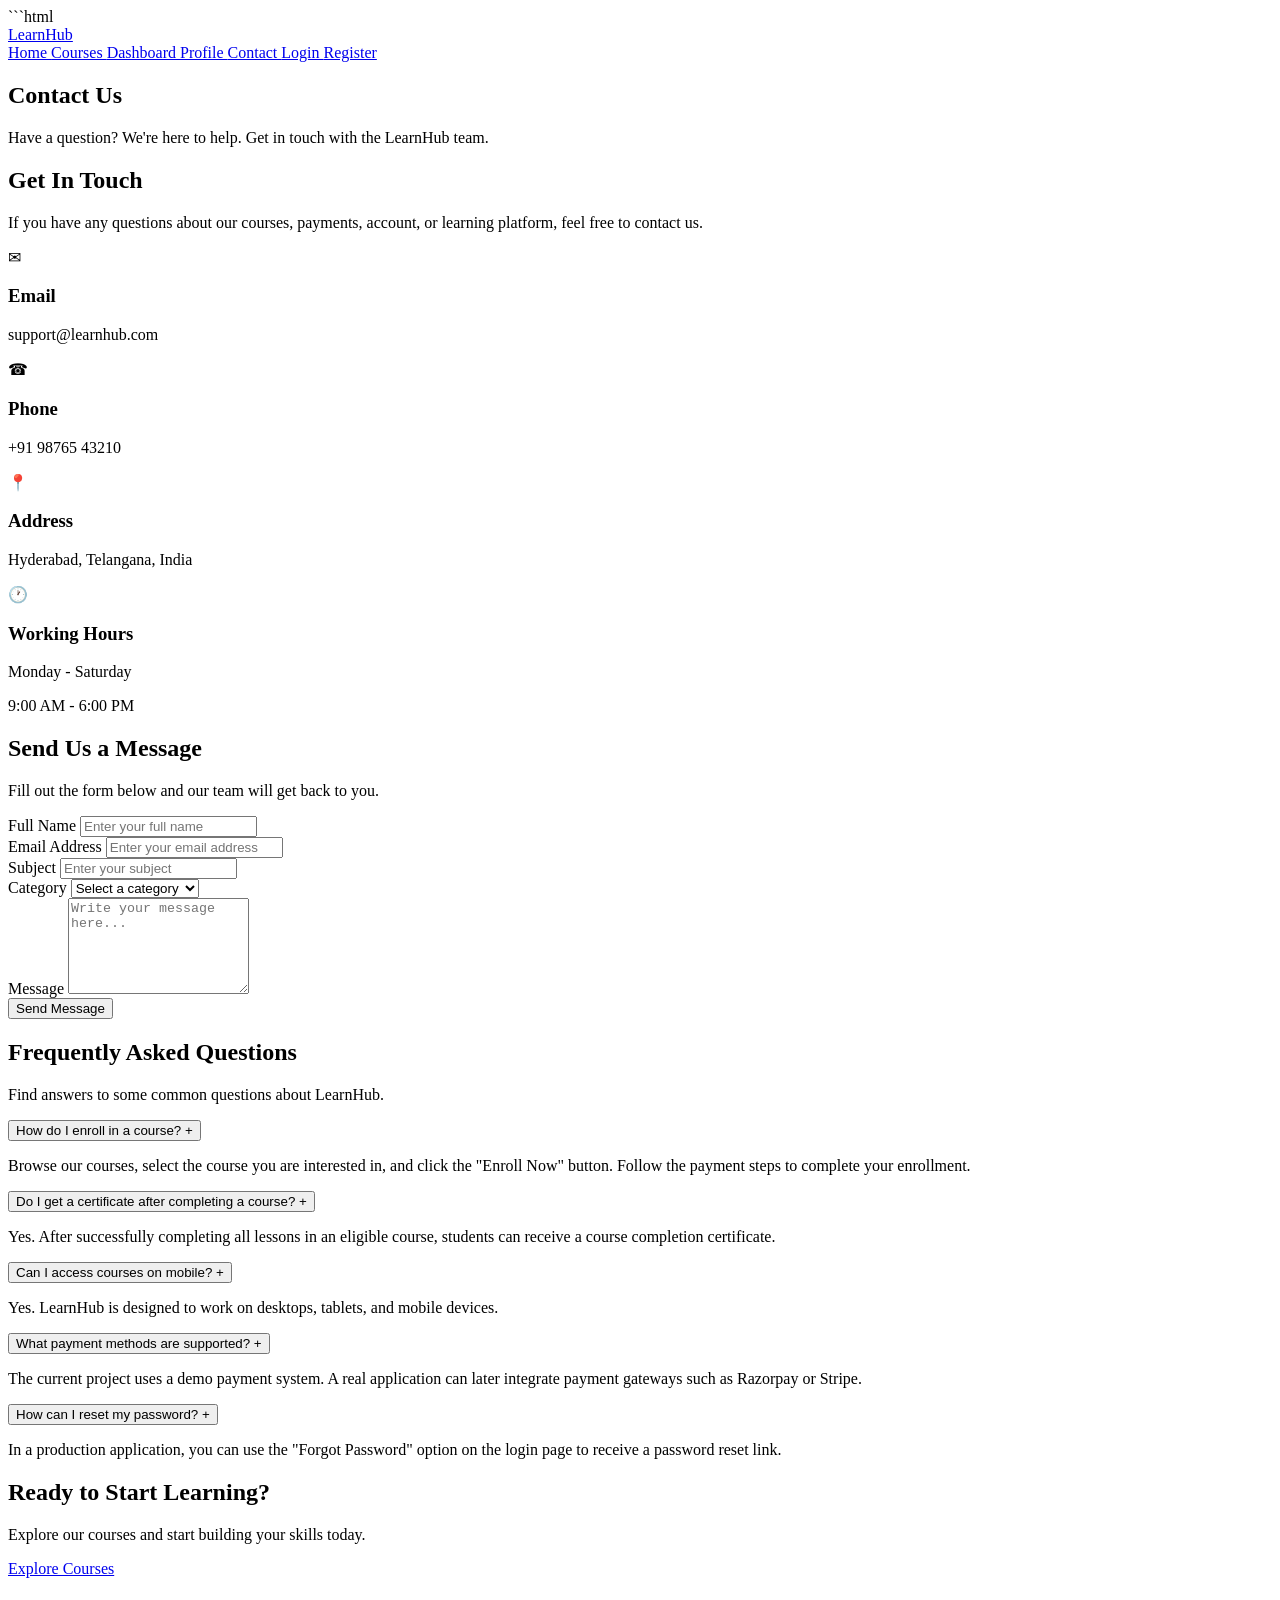
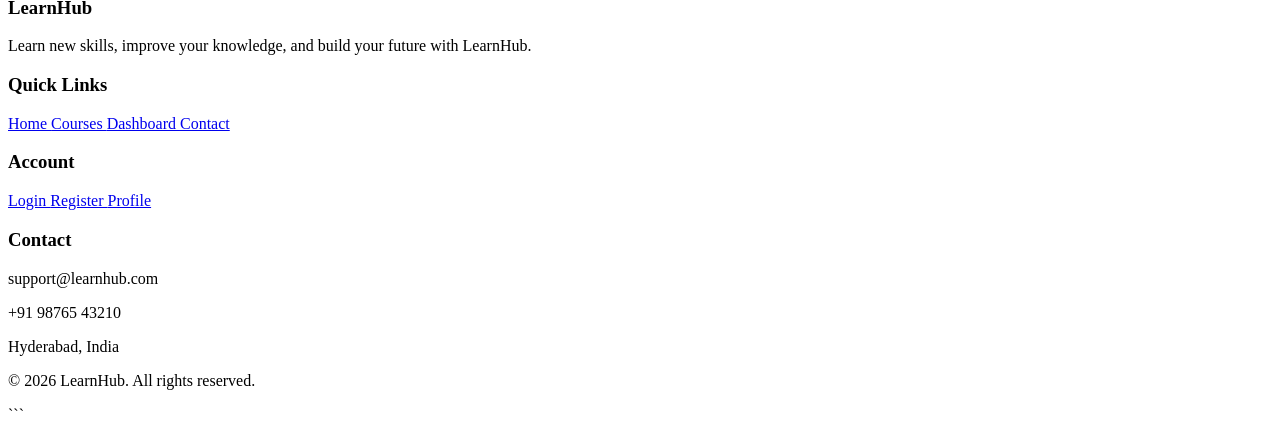
==== commit 1f2775c9: "Update contact.html" ====
--- a/contact.html
+++ b/contact.html
@@ -3,166 +3,219 @@
 <html lang="en">
 
 <head>
-
     <meta charset="UTF-8">
 
-    <meta
-        name="viewport"
-        content="width=device-width, initial-scale=1.0"
-    >
+    <meta name="viewport"
+          content="width=device-width, initial-scale=1.0">
 
     <title>Contact Us - LearnHub</title>
 
-    <!-- Common CSS -->
-    <link
-        rel="stylesheet"
-        href="style.css"
-    >
-
+    <!-- Google Font -->
+    <link rel="preconnect"
+          href="https://fonts.googleapis.com">
+
+    <link rel="preconnect"
+          href="https://fonts.gstatic.com"
+          crossorigin>
+
+    <link href="https://fonts.googleapis.com/css2?family=Poppins:wght@300;400;500;600;700&display=swap"
+          rel="stylesheet">
+
+    <!-- Main CSS -->
+    <link rel="stylesheet" href="css/style.css">
 </head>
 
 
 <body>
 
-
-    <!-- =========================
+    <!-- =====================================================
          NAVBAR
-    ========================== -->
-
-    <header>
-
-        <nav class="navbar">
-
+    ====================================================== -->
+
+    <header class="navbar">
+
+        <div class="navbar-container">
 
             <!-- Logo -->
-
             <div class="logo">
+                <a href="index.html">LearnHub</a>
+            </div>
+
+
+            <!-- Navigation -->
+            <nav class="nav-links">
 
                 <a href="index.html">
-                    LearnHub
-                </a>
-
-            </div>
-
-
-            <!-- Navigation Links -->
-
-            <ul class="nav-links">
-
-                <li>
-                    <a href="index.html">
-                        Home
-                    </a>
-                </li>
-
-                <li>
-                    <a href="courses.html">
-                        Courses
-                    </a>
-                </li>
-
-                <li>
-                    <a href="dashboard.html">
-                        My Learning
-                    </a>
-                </li>
-
-                <li>
-                    <a
-                        href="contact.html"
-                        class="active"
-                    >
-                        Contact
-                    </a>
-                </li>
-
-            </ul>
-
-
-            <!-- Navigation Buttons -->
-
-            <div class="nav-buttons">
-
-                <a
-                    href="login.html"
-                    class="login-btn"
-                >
+                    Home
+                </a>
+
+                <a href="courses.html">
+                    Courses
+                </a>
+
+                <a href="dashboard.html">
+                    Dashboard
+                </a>
+
+                <a href="profile.html">
+                    Profile
+                </a>
+
+                <a href="contact.html" class="active">
+                    Contact
+                </a>
+
+                <a href="login.html" class="nav-login">
                     Login
                 </a>
 
-                <a
-                    href="register.html"
-                    class="register-btn"
-                >
+                <a href="register.html" class="nav-register">
                     Register
                 </a>
 
-            </div>
-
-        </nav>
+            </nav>
+
+        </div>
 
     </header>
 
 
-
-    <!-- =========================
-         MAIN CONTENT
-    ========================== -->
-
-    <main>
-
-
-        <!-- =========================
-             CONTACT HERO
-        ========================== -->
-
-        <section class="contact-hero">
-
-            <div class="contact-container">
-
-                <span class="section-tag">
-                    GET IN TOUCH
-                </span>
-
-                <h1>
-                    How Can We Help You?
-                </h1>
-
-                <p>
-                    Have a question about our courses,
-                    payments, or your account?
-                    Send us a message and our team
-                    will get back to you.
-                </p>
-
-            </div>
-
-        </section>
-
-
-
-        <!-- =========================
-             CONTACT CONTENT
-        ========================== -->
-
-        <section class="contact-section">
-
-            <div class="contact-container contact-grid">
-
-
-                <!-- =========================
+    <!-- =====================================================
+         CONTACT HERO
+    ====================================================== -->
+
+    <section class="page-hero">
+
+        <div class="container">
+
+            <h1>Contact Us</h1>
+
+            <p>
+                Have a question? We're here to help.
+                Get in touch with the LearnHub team.
+            </p>
+
+        </div>
+
+    </section>
+
+
+    <!-- =====================================================
+         CONTACT SECTION
+    ====================================================== -->
+
+    <section class="contact-section">
+
+        <div class="container">
+
+            <div class="contact-grid">
+
+
+                <!-- =================================================
+                     CONTACT INFORMATION
+                ================================================== -->
+
+                <div class="contact-info">
+
+                    <h2>Get In Touch</h2>
+
+                    <p>
+                        If you have any questions about our courses,
+                        payments, account, or learning platform,
+                        feel free to contact us.
+                    </p>
+
+
+                    <!-- Email -->
+                    <div class="contact-item">
+
+                        <div class="contact-icon">
+                            ✉
+                        </div>
+
+                        <div>
+                            <h3>Email</h3>
+
+                            <p>
+                                support@learnhub.com
+                            </p>
+                        </div>
+
+                    </div>
+
+
+                    <!-- Phone -->
+                    <div class="contact-item">
+
+                        <div class="contact-icon">
+                            ☎
+                        </div>
+
+                        <div>
+                            <h3>Phone</h3>
+
+                            <p>
+                                +91 98765 43210
+                            </p>
+                        </div>
+
+                    </div>
+
+
+                    <!-- Address -->
+                    <div class="contact-item">
+
+                        <div class="contact-icon">
+                            📍
+                        </div>
+
+                        <div>
+                            <h3>Address</h3>
+
+                            <p>
+                                Hyderabad, Telangana, India
+                            </p>
+                        </div>
+
+                    </div>
+
+
+                    <!-- Working Hours -->
+                    <div class="contact-item">
+
+                        <div class="contact-icon">
+                            🕐
+                        </div>
+
+                        <div>
+                            <h3>Working Hours</h3>
+
+                            <p>
+                                Monday - Saturday
+                            </p>
+
+                            <p>
+                                9:00 AM - 6:00 PM
+                            </p>
+                        </div>
+
+                    </div>
+
+
+                </div>
+
+
+                <!-- =================================================
                      CONTACT FORM
-                ========================== -->
-
-                <div class="contact-form-box">
-
-                    <h2>
-                        Send Us a Message
-                    </h2>
+                ================================================== -->
+
+                <div class="contact-form-container">
+
+                    <h2>Send Us a Message</h2>
 
                     <p>
-                        Fill out the form below and
-                        we'll get back to you soon.
+                        Fill out the form below and our team
+                        will get back to you.
                     </p>
 
 
@@ -170,7 +223,6 @@
 
 
                         <!-- Name -->
-
                         <div class="form-group">
 
                             <label for="contactName">
@@ -180,21 +232,19 @@
                             <input
                                 type="text"
                                 id="contactName"
+                                name="contactName"
                                 placeholder="Enter your full name"
-                                required
                             >
 
                             <small
                                 id="contactNameError"
-                                class="form-error"
-                            ></small>
-
-                        </div>
-
+                                class="error-message">
+                            </small>
+
+                        </div>
 
 
                         <!-- Email -->
-
                         <div class="form-group">
 
                             <label for="contactEmail">
@@ -204,21 +254,19 @@
                             <input
                                 type="email"
                                 id="contactEmail"
-                                placeholder="Enter your email"
-                                required
+                                name="contactEmail"
+                                placeholder="Enter your email address"
                             >
 
                             <small
                                 id="contactEmailError"
-                                class="form-error"
-                            ></small>
-
-                        </div>
-
+                                class="error-message">
+                            </small>
+
+                        </div>
 
 
                         <!-- Subject -->
-
                         <div class="form-group">
 
                             <label for="contactSubject">
@@ -228,21 +276,19 @@
                             <input
                                 type="text"
                                 id="contactSubject"
-                                placeholder="Enter message subject"
-                                required
+                                name="contactSubject"
+                                placeholder="Enter your subject"
                             >
 
                             <small
                                 id="contactSubjectError"
-                                class="form-error"
-                            ></small>
-
-                        </div>
-
+                                class="error-message">
+                            </small>
+
+                        </div>
 
 
                         <!-- Category -->
-
                         <div class="form-group">
 
                             <label for="contactCategory">
@@ -251,8 +297,7 @@
 
                             <select
                                 id="contactCategory"
-                                required
-                            >
+                                name="contactCategory">
 
                                 <option value="">
                                     Select a category
@@ -283,9 +328,7 @@
                         </div>
 
 
-
                         <!-- Message -->
-
                         <div class="form-group">
 
                             <label for="contactMessage">
@@ -294,237 +337,371 @@
 
                             <textarea
                                 id="contactMessage"
-                                rows="7"
+                                name="contactMessage"
+                                rows="6"
                                 placeholder="Write your message here..."
-                                required
                             ></textarea>
 
                             <small
                                 id="contactMessageError"
-                                class="form-error"
-                            ></small>
-
-                        </div>
-
+                                class="error-message">
+                            </small>
+
+                        </div>
+
+
+                        <!-- Success Message -->
+                        <div
+                            id="contactSuccessMessage"
+                            class="success-message"
+                            style="display: none;">
+
+                            Your message has been sent
+                            successfully!
+
+                        </div>
 
 
                         <!-- Submit -->
-
                         <button
                             type="submit"
-                            class="btn primary-btn contact-submit-btn"
-                        >
+                            class="btn primary-btn">
+
                             Send Message
+
                         </button>
 
-
-                        <!-- Success Message -->
-
-                        <p
-                            id="contactSuccessMessage"
-                            class="success-message"
-                        ></p>
-
                     </form>
 
                 </div>
 
-
-
-                <!-- =========================
-                     CONTACT INFORMATION
-                ========================== -->
-
-                <div class="contact-info-box">
-
-
-                    <!-- Email -->
-
-                    <div class="contact-info-card">
-
-                        <div class="contact-icon">
-                            📧
-                        </div>
-
-                        <div>
-
-                            <h3>
-                                Email Us
-                            </h3>
-
-                            <p>
-                                support@learnhub.com
-                            </p>
-
-                            <a href="mailto:support@learnhub.com">
-                                Send Email →
-                            </a>
-
-                        </div>
-
-                    </div>
-
-
-
-                    <!-- Phone -->
-
-                    <div class="contact-info-card">
-
-                        <div class="contact-icon">
-                            📞
-                        </div>
-
-                        <div>
-
-                            <h3>
-                                Call Us
-                            </h3>
-
-                            <p>
-                                +91 98765 43210
-                            </p>
-
-                            <span>
-                                Mon - Fri, 9 AM - 6 PM
-                            </span>
-
-                        </div>
-
-                    </div>
-
-
-
-                    <!-- Location -->
-
-                    <div class="contact-info-card">
-
-                        <div class="contact-icon">
-                            📍
-                        </div>
-
-                        <div>
-
-                            <h3>
-                                Our Location
-                            </h3>
-
-                            <p>
-                                Hyderabad, Telangana
-                            </p>
-
-                            <span>
-                                India
-                            </span>
-
-                        </div>
-
-                    </div>
-
-
-
-                    <!-- Support -->
-
-                    <div class="contact-info-card">
-
-                        <div class="contact-icon">
-                            💬
-                        </div>
-
-                        <div>
-
-                            <h3>
-                                Support
-                            </h3>
-
-                            <p>
-                                Need technical help?
-                            </p>
-
-                            <span>
-                                Our support team is here
-                                to help you.
-                            </span>
-
-                        </div>
-
-                    </div>
-
-
-
-                    <!-- Social Media -->
-
-                    <div class="contact-social">
-
-                        <h3>
-                            Follow LearnHub
-                        </h3>
+            </div>
+
+        </div>
+
+    </section>
+
+
+    <!-- =====================================================
+         FAQ SECTION
+    ====================================================== -->
+
+    <section class="faq-section">
+
+        <div class="container">
+
+            <div class="section-header">
+
+                <h2>Frequently Asked Questions</h2>
+
+                <p>
+                    Find answers to some common questions
+                    about LearnHub.
+                </p>
+
+            </div>
+
+
+            <div class="faq-container">
+
+
+                <!-- FAQ 1 -->
+                <div class="faq-item">
+
+                    <button
+                        type="button"
+                        class="faq-question">
+
+                        <span>
+                            How do I enroll in a course?
+                        </span>
+
+                        <span class="faq-icon">
+                            +
+                        </span>
+
+                    </button>
+
+                    <div class="faq-answer">
 
                         <p>
-                            Stay updated with our latest
-                            courses and announcements.
+                            Browse our courses, select the course
+                            you are interested in, and click the
+                            "Enroll Now" button. Follow the payment
+                            steps to complete your enrollment.
                         </p>
 
-
-                        <div class="social-links">
-
-                            <a href="#">
-                                Facebook
-                            </a>
-
-                            <a href="#">
-                                Instagram
-                            </a>
-
-                            <a href="#">
-                                LinkedIn
-                            </a>
-
-                            <a href="#">
-                                YouTube
-                            </a>
-
-                        </div>
-
                     </div>
 
                 </div>
 
+
+                <!-- FAQ 2 -->
+                <div class="faq-item">
+
+                    <button
+                        type="button"
+                        class="faq-question">
+
+                        <span>
+                            Do I get a certificate after completing
+                            a course?
+                        </span>
+
+                        <span class="faq-icon">
+                            +
+                        </span>
+
+                    </button>
+
+                    <div class="faq-answer">
+
+                        <p>
+                            Yes. After successfully completing all
+                            lessons in an eligible course, students
+                            can receive a course completion
+                            certificate.
+                        </p>
+
+                    </div>
+
+                </div>
+
+
+                <!-- FAQ 3 -->
+                <div class="faq-item">
+
+                    <button
+                        type="button"
+                        class="faq-question">
+
+                        <span>
+                            Can I access courses on mobile?
+                        </span>
+
+                        <span class="faq-icon">
+                            +
+                        </span>
+
+                    </button>
+
+                    <div class="faq-answer">
+
+                        <p>
+                            Yes. LearnHub is designed to work on
+                            desktops, tablets, and mobile devices.
+                        </p>
+
+                    </div>
+
+                </div>
+
+
+                <!-- FAQ 4 -->
+                <div class="faq-item">
+
+                    <button
+                        type="button"
+                        class="faq-question">
+
+                        <span>
+                            What payment methods are supported?
+                        </span>
+
+                        <span class="faq-icon">
+                            +
+                        </span>
+
+                    </button>
+
+                    <div class="faq-answer">
+
+                        <p>
+                            The current project uses a demo payment
+                            system. A real application can later
+                            integrate payment gateways such as
+                            Razorpay or Stripe.
+                        </p>
+
+                    </div>
+
+                </div>
+
+
+                <!-- FAQ 5 -->
+                <div class="faq-item">
+
+                    <button
+                        type="button"
+                        class="faq-question">
+
+                        <span>
+                            How can I reset my password?
+                        </span>
+
+                        <span class="faq-icon">
+                            +
+                        </span>
+
+                    </button>
+
+                    <div class="faq-answer">
+
+                        <p>
+                            In a production application, you can use
+                            the "Forgot Password" option on the login
+                            page to receive a password reset link.
+                        </p>
+
+                    </div>
+
+                </div>
+
+
             </div>
 
-        </section>
-
-
-
-        <!-- =========================
-             FAQ SECTION
-        ========================== -->
-
-        <section class="faq-section">
-
-            <div class="contact-container">
-
-
-                <div class="section-heading center-heading">
-
-                    <span class="section-tag">
-                        FAQ
-                    </span>
-
-                    <h2>
-                        Frequently Asked Questions
-                    </h2>
-
-                    <p>
-                        Find answers to some of the
-                        most common questions.
-                    </p>
-
-                </div>
-
-
-
-                <div class="faq-container">
-
-
-                    <!--
+        </div>
+
+    </section>
+
+
+    <!-- =====================================================
+         CALL TO ACTION
+    ====================================================== -->
+
+    <section class="cta-section">
+
+        <div class="container">
+
+            <h2>Ready to Start Learning?</h2>
+
+            <p>
+                Explore our courses and start building
+                your skills today.
+            </p>
+
+            <a
+                href="courses.html"
+                class="btn primary-btn">
+
+                Explore Courses
+
+            </a>
+
+        </div>
+
+    </section>
+
+
+    <!-- =====================================================
+         FOOTER
+    ====================================================== -->
+
+    <footer class="footer">
+
+        <div class="footer-container">
+
+
+            <!-- About -->
+            <div class="footer-column">
+
+                <h3>LearnHub</h3>
+
+                <p>
+                    Learn new skills, improve your knowledge,
+                    and build your future with LearnHub.
+                </p>
+
+            </div>
+
+
+            <!-- Quick Links -->
+            <div class="footer-column">
+
+                <h3>Quick Links</h3>
+
+                <a href="index.html">
+                    Home
+                </a>
+
+                <a href="courses.html">
+                    Courses
+                </a>
+
+                <a href="dashboard.html">
+                    Dashboard
+                </a>
+
+                <a href="contact.html">
+                    Contact
+                </a>
+
+            </div>
+
+
+            <!-- Account -->
+            <div class="footer-column">
+
+                <h3>Account</h3>
+
+                <a href="login.html">
+                    Login
+                </a>
+
+                <a href="register.html">
+                    Register
+                </a>
+
+                <a href="profile.html">
+                    Profile
+                </a>
+
+            </div>
+
+
+            <!-- Contact -->
+            <div class="footer-column">
+
+                <h3>Contact</h3>
+
+                <p>
+                    support@learnhub.com
+                </p>
+
+                <p>
+                    +91 98765 43210
+                </p>
+
+                <p>
+                    Hyderabad, India
+                </p>
+
+            </div>
+
+
+        </div>
+
+
+        <!-- Copyright -->
+        <div class="footer-bottom">
+
+            <p>
+                &copy; <span class="current-year">2026</span>
+                LearnHub. All rights reserved.
+            </p>
+
+        </div>
+
+    </footer>
+
+
+    <!-- =====================================================
+         JAVASCRIPT
+    ====================================================== -->
+
+    <script src="js/script.js"></script>
+
+</body>
+
+</html>
 ```
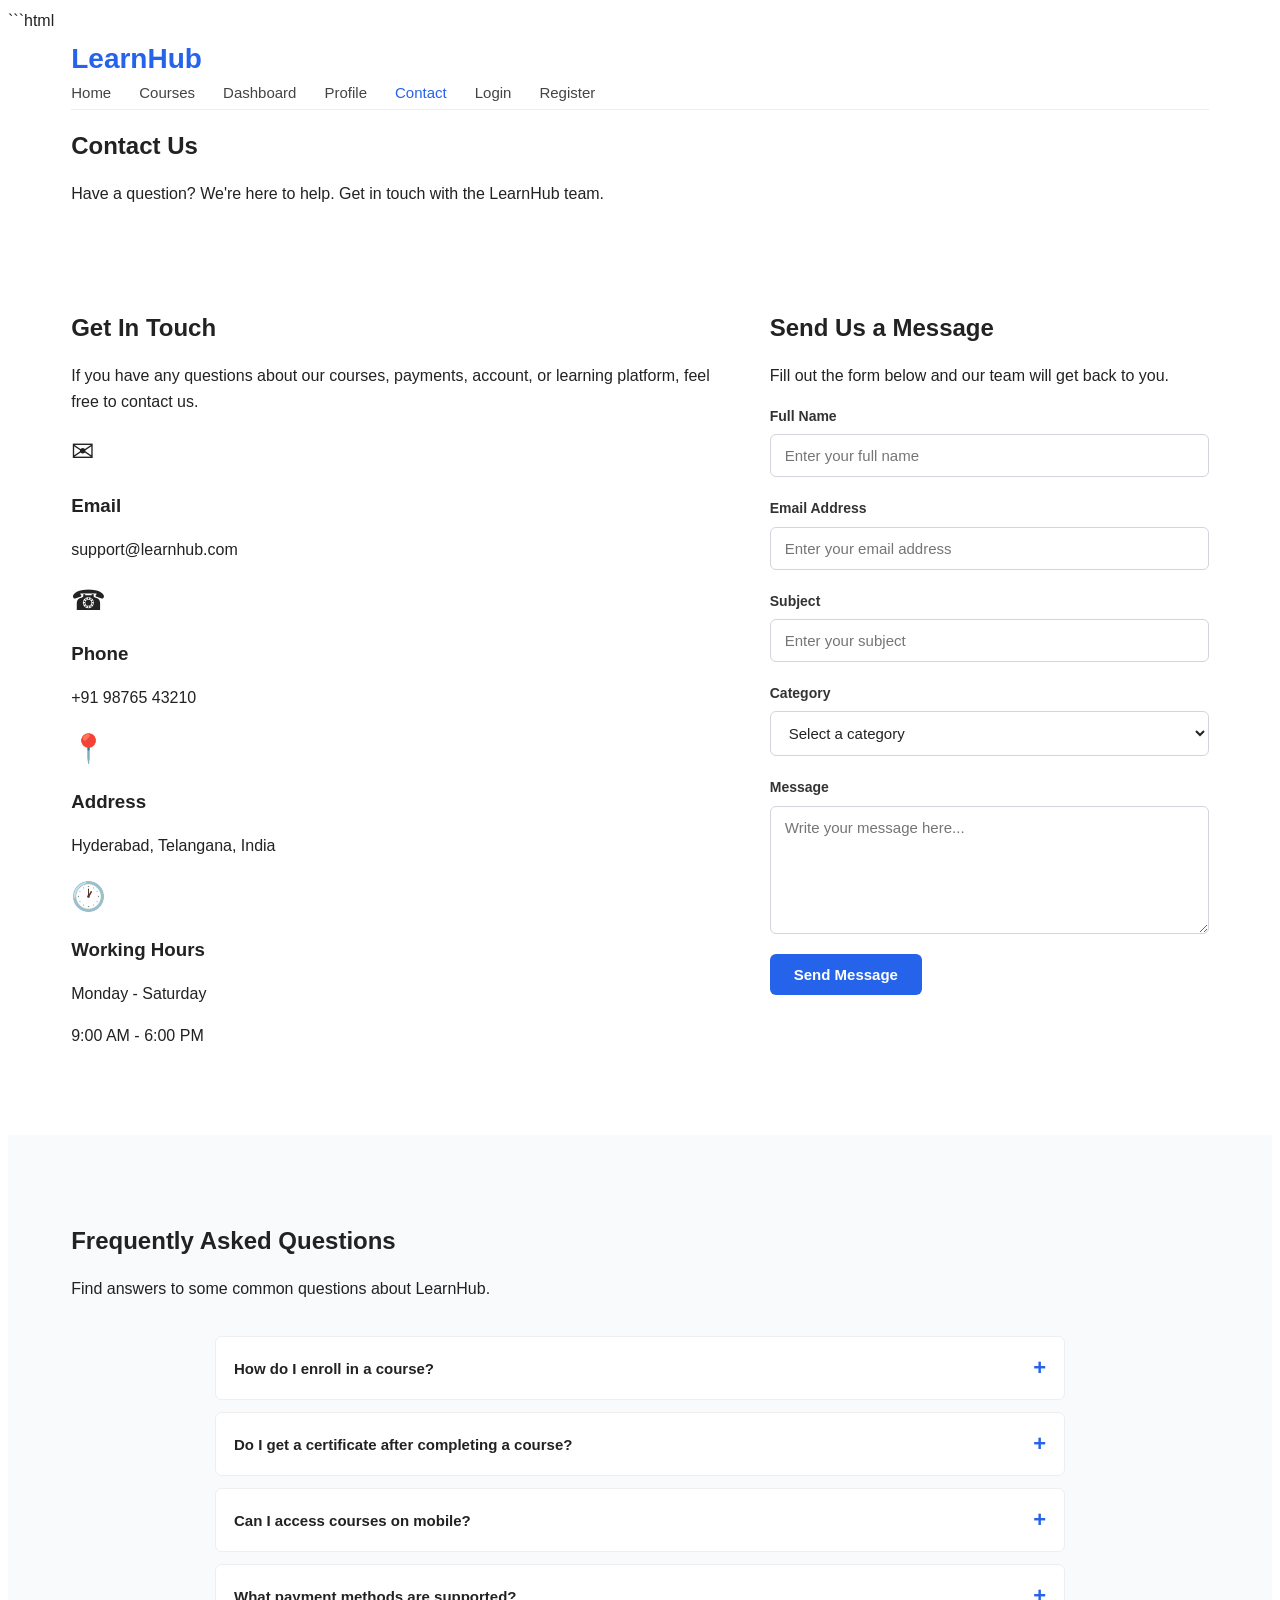
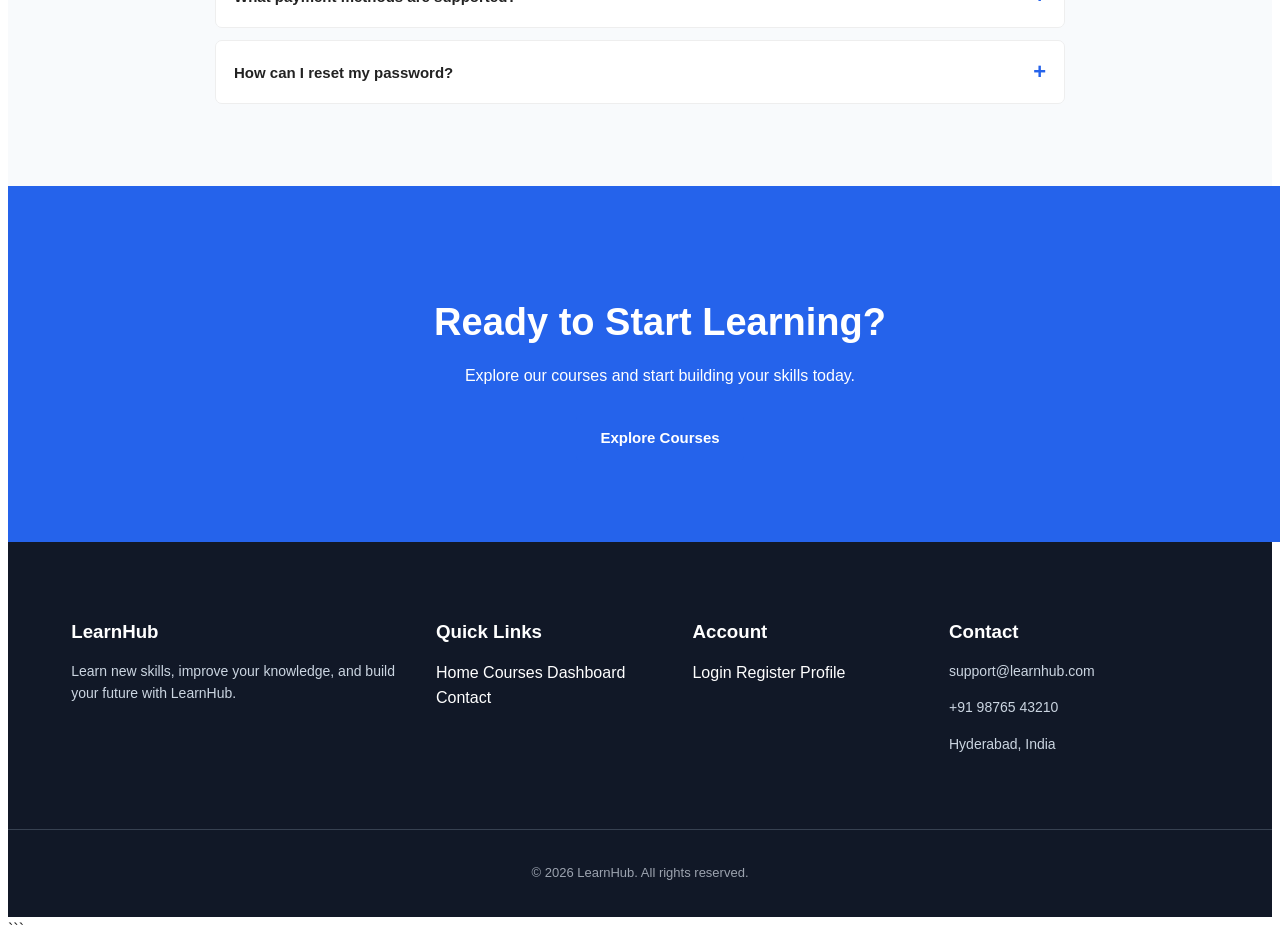
==== commit 3e13f0e1: "Update contact.html" ====
--- a/contact.html
+++ b/contact.html
@@ -22,7 +22,7 @@
           rel="stylesheet">
 
     <!-- Main CSS -->
-    <link rel="stylesheet" href="css/style.css">
+    <link rel="stylesheet" href="style.css">
 </head>
 
 
@@ -699,7 +699,7 @@
          JAVASCRIPT
     ====================================================== -->
 
-    <script src="js/script.js"></script>
+    <script src="script.js"></script>
 
 </body>
 
--- a/style.css
+++ b/style.css
@@ -0,0 +1,2766 @@
+```css
+/* =========================================================
+   LEARNHUB LMS
+   GLOBAL STYLESHEET
+   ========================================================= */
+
+
+/* =========================================================
+   1. RESET & GLOBAL STYLES
+   ========================================================= */
+
+* {
+    margin: 0;
+    padding: 0;
+    box-sizing: border-box;
+}
+
+
+html {
+    scroll-behavior: smooth;
+}
+
+
+body {
+    font-family: Arial, Helvetica, sans-serif;
+    line-height: 1.6;
+    color: #222;
+    background-color: #ffffff;
+}
+
+
+a {
+    text-decoration: none;
+    color: inherit;
+}
+
+
+ul {
+    list-style: none;
+}
+
+
+img {
+    max-width: 100%;
+    display: block;
+}
+
+
+button,
+input,
+textarea,
+select {
+    font-family: inherit;
+}
+
+
+button {
+    cursor: pointer;
+}
+
+
+.container,
+.dashboard-container,
+.contact-container {
+    width: 90%;
+    max-width: 1200px;
+    margin: 0 auto;
+}
+
+
+section {
+    width: 100%;
+}
+
+
+h1,
+h2,
+h3 {
+    line-height: 1.3;
+}
+
+
+/* =========================================================
+   2. BUTTONS
+   ========================================================= */
+
+.btn {
+    display: inline-block;
+    padding: 12px 24px;
+    border-radius: 6px;
+    border: none;
+    font-size: 15px;
+    font-weight: 600;
+    text-align: center;
+    transition: 0.3s ease;
+}
+
+
+.primary-btn {
+    background-color: #2563eb;
+    color: #ffffff;
+}
+
+
+.primary-btn:hover {
+    background-color: #1d4ed8;
+    transform: translateY(-2px);
+}
+
+
+.secondary-btn {
+    display: inline-block;
+    padding: 11px 22px;
+    border: 1px solid #2563eb;
+    border-radius: 6px;
+    background-color: #ffffff;
+    color: #2563eb;
+    font-size: 15px;
+    font-weight: 600;
+    cursor: pointer;
+    transition: 0.3s ease;
+}
+
+
+.secondary-btn:hover {
+    background-color: #2563eb;
+    color: #ffffff;
+}
+
+
+/* =========================================================
+   3. NAVBAR
+   ========================================================= */
+
+header {
+    width: 100%;
+    background-color: #ffffff;
+    border-bottom: 1px solid #eeeeee;
+}
+
+
+.navbar {
+    width: 90%;
+    max-width: 1200px;
+    min-height: 75px;
+    margin: 0 auto;
+
+    display: flex;
+    align-items: center;
+    justify-content: space-between;
+    gap: 25px;
+}
+
+
+.logo a {
+    font-size: 28px;
+    font-weight: 800;
+    color: #2563eb;
+}
+
+
+.nav-links {
+    display: flex;
+    align-items: center;
+    gap: 28px;
+}
+
+
+.nav-links a {
+    color: #444;
+    font-size: 15px;
+    font-weight: 500;
+    transition: 0.3s ease;
+}
+
+
+.nav-links a:hover,
+.nav-links a.active {
+    color: #2563eb;
+}
+
+
+.nav-buttons {
+    display: flex;
+    align-items: center;
+    gap: 10px;
+}
+
+
+.login-btn,
+.register-btn {
+    padding: 9px 18px;
+    border-radius: 5px;
+    font-size: 14px;
+    font-weight: 600;
+    transition: 0.3s ease;
+}
+
+
+.login-btn {
+    color: #2563eb;
+    border: 1px solid #2563eb;
+}
+
+
+.login-btn:hover {
+    background-color: #2563eb;
+    color: #ffffff;
+}
+
+
+.register-btn {
+    background-color: #2563eb;
+    color: #ffffff;
+}
+
+
+.register-btn:hover {
+    background-color: #1d4ed8;
+}
+
+
+/* =========================================================
+   4. HOME PAGE
+   ========================================================= */
+
+.hero {
+    min-height: 600px;
+    padding: 90px 0;
+
+    background: linear-gradient(
+        135deg,
+        #eff6ff,
+        #ffffff
+    );
+}
+
+
+.hero-container {
+    width: 90%;
+    max-width: 1200px;
+    margin: 0 auto;
+
+    display: grid;
+    grid-template-columns: 1.1fr 0.9fr;
+    align-items: center;
+    gap: 60px;
+}
+
+
+.hero-content h1 {
+    font-size: 52px;
+    margin-bottom: 20px;
+    color: #111827;
+}
+
+
+.hero-content p {
+    max-width: 600px;
+    margin-bottom: 30px;
+    color: #555;
+    font-size: 18px;
+}
+
+
+.hero-buttons {
+    display: flex;
+    gap: 15px;
+    flex-wrap: wrap;
+}
+
+
+.hero-image img {
+    width: 100%;
+    border-radius: 15px;
+}
+
+
+.section {
+    padding: 80px 0;
+}
+
+
+.section-title {
+    text-align: center;
+    margin-bottom: 45px;
+}
+
+
+.section-title h2 {
+    font-size: 36px;
+    color: #111827;
+    margin-bottom: 10px;
+}
+
+
+.section-title p {
+    color: #666;
+}
+
+
+.features-grid,
+.course-grid {
+    width: 90%;
+    max-width: 1200px;
+    margin: 0 auto;
+
+    display: grid;
+    grid-template-columns: repeat(3, 1fr);
+    gap: 25px;
+}
+
+
+.feature-card {
+    padding: 30px;
+    background-color: #ffffff;
+    border: 1px solid #eeeeee;
+    border-radius: 10px;
+    text-align: center;
+    transition: 0.3s ease;
+}
+
+
+.feature-card:hover {
+    transform: translateY(-5px);
+    box-shadow: 0 10px 30px rgba(0, 0, 0, 0.08);
+}
+
+
+.feature-icon {
+    font-size: 40px;
+    margin-bottom: 15px;
+}
+
+
+.feature-card h3 {
+    margin-bottom: 10px;
+}
+
+
+.feature-card p {
+    color: #666;
+}
+
+
+.course-card {
+    overflow: hidden;
+    background-color: #ffffff;
+    border: 1px solid #eeeeee;
+    border-radius: 10px;
+    transition: 0.3s ease;
+}
+
+
+.course-card:hover {
+    transform: translateY(-5px);
+    box-shadow: 0 10px 30px rgba(0, 0, 0, 0.08);
+}
+
+
+.course-card img {
+    width: 100%;
+    height: 210px;
+    object-fit: cover;
+}
+
+
+.course-content {
+    padding: 22px;
+}
+
+
+.course-category {
+    display: inline-block;
+    margin-bottom: 10px;
+    color: #2563eb;
+    font-size: 13px;
+    font-weight: 700;
+    text-transform: uppercase;
+}
+
+
+.course-content h3 {
+    margin-bottom: 10px;
+    font-size: 21px;
+}
+
+
+.course-content p {
+    color: #666;
+    margin-bottom: 15px;
+}
+
+
+.course-meta {
+    display: flex;
+    justify-content: space-between;
+    gap: 10px;
+    margin-bottom: 15px;
+    color: #666;
+    font-size: 14px;
+}
+
+
+.course-price {
+    color: #111827;
+    font-size: 22px;
+    font-weight: 700;
+}
+
+
+.about-section {
+    padding: 80px 0;
+    background-color: #f8fafc;
+}
+
+
+.about-container {
+    width: 90%;
+    max-width: 1200px;
+    margin: 0 auto;
+
+    display: grid;
+    grid-template-columns: 1fr 1fr;
+    gap: 60px;
+    align-items: center;
+}
+
+
+.about-content h2 {
+    font-size: 38px;
+    margin-bottom: 20px;
+}
+
+
+.about-content p {
+    color: #666;
+    margin-bottom: 15px;
+}
+
+
+.stats-grid {
+    display: grid;
+    grid-template-columns: repeat(2, 1fr);
+    gap: 20px;
+}
+
+
+.stat-box {
+    padding: 25px;
+    background-color: #ffffff;
+    border-radius: 10px;
+    text-align: center;
+    border: 1px solid #eeeeee;
+}
+
+
+.stat-box h3 {
+    font-size: 32px;
+    color: #2563eb;
+}
+
+
+.cta-section {
+    padding: 80px 20px;
+    background-color: #2563eb;
+    color: #ffffff;
+    text-align: center;
+}
+
+
+.cta-section h2 {
+    font-size: 38px;
+    margin-bottom: 15px;
+}
+
+
+.cta-section p {
+    margin-bottom: 25px;
+}
+
+
+/* =========================================================
+   5. FORMS
+   ========================================================= */
+
+.form-group {
+    margin-bottom: 20px;
+}
+
+
+.form-group label {
+    display: block;
+    margin-bottom: 7px;
+    font-size: 14px;
+    font-weight: 600;
+    color: #333;
+}
+
+
+.form-group input,
+.form-group textarea,
+.form-group select,
+input,
+textarea,
+select {
+    width: 100%;
+    padding: 12px 14px;
+    border: 1px solid #d1d5db;
+    border-radius: 6px;
+    background-color: #ffffff;
+    color: #222;
+    font-size: 15px;
+    outline: none;
+    transition: 0.3s ease;
+}
+
+
+.form-group input:focus,
+.form-group textarea:focus,
+.form-group select:focus,
+input:focus,
+textarea:focus,
+select:focus {
+    border-color: #2563eb;
+    box-shadow: 0 0 0 3px rgba(37, 99, 235, 0.1);
+}
+
+
+.form-group textarea,
+textarea {
+    resize: vertical;
+}
+
+
+.form-error {
+    display: block;
+    margin-top: 5px;
+    color: #dc2626;
+    font-size: 13px;
+}
+
+
+/* =========================================================
+   6. LOGIN & REGISTER
+   ========================================================= */
+
+.auth-section {
+    min-height: calc(100vh - 75px);
+    padding: 70px 20px;
+
+    display: flex;
+    justify-content: center;
+    align-items: center;
+
+    background-color: #f8fafc;
+}
+
+
+.auth-container {
+    width: 100%;
+    max-width: 480px;
+}
+
+
+.auth-card {
+    padding: 40px;
+    background-color: #ffffff;
+    border-radius: 12px;
+    border: 1px solid #eeeeee;
+    box-shadow: 0 10px 30px rgba(0, 0, 0, 0.06);
+}
+
+
+.auth-card h1 {
+    margin-bottom: 10px;
+    text-align: center;
+    font-size: 32px;
+}
+
+
+.auth-card > p {
+    margin-bottom: 30px;
+    text-align: center;
+    color: #666;
+}
+
+
+.auth-footer {
+    margin-top: 20px;
+    text-align: center;
+    color: #666;
+}
+
+
+.auth-footer a {
+    color: #2563eb;
+    font-weight: 600;
+}
+
+
+.checkbox-group {
+    display: flex;
+    align-items: flex-start;
+    gap: 10px;
+    margin-bottom: 20px;
+}
+
+
+.checkbox-group input {
+    width: auto;
+    margin-top: 4px;
+}
+
+
+.checkbox-group label {
+    font-size: 14px;
+    color: #555;
+}
+
+
+.forgot-password {
+    display: block;
+    margin-bottom: 20px;
+    text-align: right;
+    color: #2563eb;
+    font-size: 14px;
+}
+
+
+.auth-card .primary-btn {
+    width: 100%;
+}
+
+
+/* =========================================================
+   7. COURSES PAGE
+   ========================================================= */
+
+.courses-hero {
+    padding: 70px 20px;
+    background-color: #eff6ff;
+    text-align: center;
+}
+
+
+.courses-hero h1 {
+    font-size: 44px;
+    margin-bottom: 15px;
+}
+
+
+.courses-hero p {
+    color: #666;
+}
+
+
+.course-filters {
+    padding: 35px 0;
+}
+
+
+.filter-container {
+    width: 90%;
+    max-width: 1200px;
+    margin: 0 auto;
+
+    display: grid;
+    grid-template-columns: 2fr 1fr 1fr;
+    gap: 15px;
+}
+
+
+.course-search,
+.category-filter,
+.level-filter {
+    width: 100%;
+}
+
+
+.courses-section {
+    padding: 30px 0 80px;
+}
+
+
+.courses-grid {
+    width: 90%;
+    max-width: 1200px;
+    margin: 0 auto;
+
+    display: grid;
+    grid-template-columns: repeat(3, 1fr);
+    gap: 25px;
+}
+
+
+.no-courses {
+    display: none;
+    padding: 40px;
+    text-align: center;
+    color: #666;
+}
+
+
+.categories-section {
+    padding: 80px 0;
+    background-color: #f8fafc;
+}
+
+
+.category-grid {
+    width: 90%;
+    max-width: 1200px;
+    margin: 0 auto;
+
+    display: grid;
+    grid-template-columns: repeat(3, 1fr);
+    gap: 20px;
+}
+
+
+.category-card {
+    padding: 30px;
+    background-color: #ffffff;
+    border: 1px solid #eeeeee;
+    border-radius: 10px;
+    text-align: center;
+    transition: 0.3s ease;
+}
+
+
+.category-card:hover {
+    transform: translateY(-4px);
+    box-shadow: 0 8px 25px rgba(0, 0, 0, 0.08);
+}
+
+
+.category-card h3 {
+    margin: 10px 0;
+}
+
+
+.category-card p {
+    color: #666;
+}
+
+
+/* =========================================================
+   8. COURSE DETAILS PAGE
+   ========================================================= */
+
+.course-details-hero {
+    padding: 70px 0;
+    background-color: #f8fafc;
+}
+
+
+.course-details-container {
+    width: 90%;
+    max-width: 1200px;
+    margin: 0 auto;
+
+    display: grid;
+    grid-template-columns: 1.5fr 1fr;
+    gap: 50px;
+    align-items: center;
+}
+
+
+.course-details-image img {
+    width: 100%;
+    border-radius: 12px;
+}
+
+
+.course-details-content h1 {
+    margin: 15px 0;
+    font-size: 44px;
+}
+
+
+.course-details-content > p {
+    color: #666;
+    margin-bottom: 20px;
+}
+
+
+.course-details-meta {
+    display: flex;
+    flex-wrap: wrap;
+    gap: 20px;
+    margin-bottom: 25px;
+    color: #555;
+}
+
+
+.details-section {
+    padding: 70px 0;
+}
+
+
+.details-container {
+    width: 90%;
+    max-width: 1200px;
+    margin: 0 auto;
+
+    display: grid;
+    grid-template-columns: 2fr 1fr;
+    gap: 50px;
+}
+
+
+.details-content h2 {
+    margin-bottom: 20px;
+    font-size: 30px;
+}
+
+
+.details-content h3 {
+    margin: 30px 0 15px;
+}
+
+
+.learning-list,
+.requirements-list {
+    padding-left: 20px;
+    list-style: disc;
+}
+
+
+.learning-list li,
+.requirements-list li {
+    margin-bottom: 10px;
+}
+
+
+.curriculum {
+    margin-top: 40px;
+}
+
+
+.curriculum-item {
+    margin-bottom: 12px;
+    border: 1px solid #eeeeee;
+    border-radius: 7px;
+    overflow: hidden;
+}
+
+
+.curriculum-header {
+    padding: 15px 18px;
+    background-color: #f8fafc;
+    font-weight: 600;
+}
+
+
+.curriculum-lessons {
+    padding: 15px 18px;
+}
+
+
+.curriculum-lessons li {
+    padding: 8px 0;
+    color: #555;
+}
+
+
+.enrollment-card {
+    position: sticky;
+    top: 20px;
+
+    padding: 30px;
+    background-color: #ffffff;
+    border: 1px solid #eeeeee;
+    border-radius: 10px;
+    box-shadow: 0 8px 25px rgba(0, 0, 0, 0.06);
+}
+
+
+.enrollment-card h2 {
+    font-size: 34px;
+    margin-bottom: 20px;
+}
+
+
+.enrollment-card .primary-btn {
+    width: 100%;
+    margin: 20px 0;
+}
+
+
+.course-benefits li {
+    padding: 8px 0;
+    color: #555;
+}
+
+
+.guarantee {
+    margin-top: 20px;
+    padding: 15px;
+    border-radius: 6px;
+    background-color: #f0fdf4;
+    color: #166534;
+}
+
+
+.related-courses {
+    padding: 70px 0;
+    background-color: #f8fafc;
+}
+
+
+/* =========================================================
+   9. PAYMENT PAGE
+   ========================================================= */
+
+.payment-section {
+    padding: 70px 0;
+    background-color: #f8fafc;
+}
+
+
+.payment-container {
+    width: 90%;
+    max-width: 1200px;
+    margin: 0 auto;
+
+    display: grid;
+    grid-template-columns: 2fr 1fr;
+    gap: 35px;
+    align-items: start;
+}
+
+
+.payment-left > h1 {
+    font-size: 38px;
+    margin-bottom: 8px;
+}
+
+
+.payment-subtitle {
+    color: #666;
+    margin-bottom: 30px;
+}
+
+
+.payment-box {
+    padding: 25px;
+    margin-bottom: 20px;
+
+    background-color: #ffffff;
+    border: 1px solid #eeeeee;
+    border-radius: 10px;
+}
+
+
+.payment-box h2 {
+    margin-bottom: 20px;
+    font-size: 23px;
+}
+
+
+.payment-course {
+    display: flex;
+    align-items: center;
+    gap: 20px;
+}
+
+
+.payment-course img {
+    width: 140px;
+    height: 90px;
+    object-fit: cover;
+    border-radius: 7px;
+}
+
+
+.payment-course-info h3 {
+    margin-bottom: 7px;
+}
+
+
+.payment-course-info p {
+    color: #666;
+    font-size: 14px;
+    margin-bottom: 8px;
+}
+
+
+.coupon-container {
+    display: flex;
+    gap: 10px;
+}
+
+
+.coupon-container input {
+    flex: 1;
+}
+
+
+.coupon-message,
+.notes-message,
+.password-message {
+    margin-top: 10px;
+    font-size: 14px;
+}
+
+
+.payment-method {
+    display: flex;
+    align-items: flex-start;
+    gap: 12px;
+
+    padding: 15px;
+    margin-bottom: 10px;
+
+    border: 1px solid #eeeeee;
+    border-radius: 7px;
+    cursor: pointer;
+    transition: 0.3s ease;
+}
+
+
+.payment-method:hover {
+    background-color: #f8fafc;
+}
+
+
+.payment-method input {
+    width: auto;
+    margin-top: 5px;
+}
+
+
+.payment-method span {
+    display: flex;
+    flex-direction: column;
+}
+
+
+.payment-method small {
+    margin-top: 3px;
+    color: #777;
+}
+
+
+.payment-demo {
+    padding: 18px;
+    margin-top: 10px;
+    border-radius: 7px;
+    background-color: #eff6ff;
+    color: #1e40af;
+}
+
+
+.payment-demo p {
+    margin-top: 5px;
+    font-size: 14px;
+}
+
+
+.order-summary {
+    position: sticky;
+    top: 20px;
+
+    padding: 28px;
+    background-color: #ffffff;
+    border: 1px solid #eeeeee;
+    border-radius: 10px;
+    box-shadow: 0 8px 25px rgba(0, 0, 0, 0.06);
+}
+
+
+.order-summary h2 {
+    margin-bottom: 25px;
+}
+
+
+.summary-course {
+    display: flex;
+    justify-content: space-between;
+    gap: 15px;
+    margin-bottom: 20px;
+    font-size: 14px;
+}
+
+
+.summary-row {
+    display: flex;
+    justify-content: space-between;
+    margin-bottom: 15px;
+    color: #555;
+}
+
+
+.summary-total {
+    display: flex;
+    justify-content: space-between;
+    margin: 20px 0;
+    font-size: 22px;
+    font-weight: 700;
+}
+
+
+.pay-btn {
+    width: 100%;
+}
+
+
+.secure-payment {
+    margin-top: 15px;
+    text-align: center;
+    color: #166534;
+    font-size: 14px;
+}
+
+
+.terms-text {
+    margin-top: 15px;
+    text-align: center;
+    color: #777;
+    font-size: 12px;
+}
+
+
+/* =========================================================
+   10. PAYMENT SUCCESS PAGE
+   ========================================================= */
+
+.success-section {
+    min-height: calc(100vh - 75px);
+    padding: 80px 20px;
+
+    display: flex;
+    justify-content: center;
+    align-items: center;
+
+    background-color: #f8fafc;
+}
+
+
+.success-container {
+    width: 100%;
+    max-width: 650px;
+    padding: 45px;
+
+    background-color: #ffffff;
+    border: 1px solid #eeeeee;
+    border-radius: 12px;
+
+    text-align: center;
+
+    box-shadow: 0 10px 30px rgba(0, 0, 0, 0.06);
+}
+
+
+.success-icon {
+    width: 75px;
+    height: 75px;
+    margin: 0 auto 20px;
+
+    display: flex;
+    align-items: center;
+    justify-content: center;
+
+    border-radius: 50%;
+
+    background-color: #dcfce7;
+    color: #16a34a;
+
+    font-size: 40px;
+    font-weight: 700;
+}
+
+
+.success-container h1 {
+    font-size: 36px;
+    margin-bottom: 12px;
+}
+
+
+.success-message {
+    color: #666;
+    margin-bottom: 30px;
+}
+
+
+.success-details {
+    margin-bottom: 25px;
+    border: 1px solid #eeeeee;
+    border-radius: 8px;
+    overflow: hidden;
+}
+
+
+.success-row {
+    display: flex;
+    justify-content: space-between;
+    gap: 20px;
+
+    padding: 15px 18px;
+
+    border-bottom: 1px solid #eeeeee;
+    text-align: left;
+}
+
+
+.success-row:last-child {
+    border-bottom: none;
+}
+
+
+.success-row span {
+    color: #666;
+}
+
+
+.success-status {
+    color: #16a34a;
+}
+
+
+.enrollment-message {
+    padding: 20px;
+    margin-bottom: 25px;
+
+    background-color: #eff6ff;
+    border-radius: 8px;
+}
+
+
+.enrollment-message h3 {
+    margin-bottom: 8px;
+}
+
+
+.enrollment-message p {
+    color: #555;
+}
+
+
+.success-buttons {
+    display: flex;
+    justify-content: center;
+    gap: 12px;
+    flex-wrap: wrap;
+}
+
+
+.success-home {
+    margin-top: 25px;
+}
+
+
+.success-home a {
+    color: #2563eb;
+    font-weight: 600;
+}
+
+
+/* =========================================================
+   11. DASHBOARD PAGE
+   ========================================================= */
+
+.dashboard-header {
+    padding: 45px 0;
+    background-color: #eff6ff;
+}
+
+
+.dashboard-container {
+    width: 90%;
+    max-width: 1200px;
+    margin: 0 auto;
+}
+
+
+.dashboard-header .dashboard-container {
+    display: flex;
+    align-items: center;
+    justify-content: space-between;
+    gap: 25px;
+}
+
+
+.dashboard-header h1 {
+    font-size: 34px;
+    margin-bottom: 8px;
+}
+
+
+.dashboard-header p {
+    color: #666;
+}
+
+
+.dashboard-stats {
+    padding: 35px 0;
+}
+
+
+.stats-grid {
+    display: grid;
+    grid-template-columns: repeat(4, 1fr);
+    gap: 20px;
+}
+
+
+.stat-card {
+    display: flex;
+    align-items: center;
+    gap: 15px;
+
+    padding: 22px;
+
+    background-color: #ffffff;
+    border: 1px solid #eeeeee;
+    border-radius: 9px;
+}
+
+
+.stat-icon {
+    font-size: 30px;
+}
+
+
+.stat-card h3 {
+    font-size: 28px;
+    color: #2563eb;
+}
+
+
+.stat-card p {
+    color: #666;
+    font-size: 14px;
+}
+
+
+.my-courses-section {
+    padding: 50px 0 70px;
+}
+
+
+.section-heading {
+    display: flex;
+    justify-content: space-between;
+    align-items: center;
+    gap: 20px;
+
+    margin-bottom: 30px;
+}
+
+
+.section-heading h2 {
+    font-size: 30px;
+    margin-bottom: 5px;
+}
+
+
+.section-heading p {
+    color: #666;
+}
+
+
+.section-heading > a {
+    color: #2563eb;
+    font-weight: 600;
+}
+
+
+.dashboard-course-grid {
+    display: grid;
+    grid-template-columns: repeat(3, 1fr);
+    gap: 25px;
+}
+
+
+.dashboard-course-card {
+    overflow: hidden;
+    border: 1px solid #eeeeee;
+    border-radius: 10px;
+    background-color: #ffffff;
+}
+
+
+.dashboard-course-card > img {
+    width: 100%;
+    height: 190px;
+    object-fit: cover;
+}
+
+
+.dashboard-course-content {
+    padding: 22px;
+}
+
+
+.dashboard-course-content h3 {
+    margin-bottom: 10px;
+}
+
+
+.dashboard-course-content > p {
+    margin-bottom: 15px;
+    color: #666;
+    font-size: 14px;
+}
+
+
+.progress-info,
+.sidebar-progress-info {
+    display: flex;
+    justify-content: space-between;
+    margin-bottom: 7px;
+    font-size: 13px;
+    color: #555;
+}
+
+
+.progress-bar {
+    width: 100%;
+    height: 8px;
+    overflow: hidden;
+    border-radius: 10px;
+    background-color: #e5e7eb;
+}
+
+
+.progress {
+    height: 100%;
+    border-radius: 10px;
+    background-color: #2563eb;
+}
+
+
+.lesson-progress {
+    margin: 8px 0 18px !important;
+    font-size: 13px !important;
+}
+
+
+.continue-btn {
+    width: 100%;
+}
+
+
+.activity-section {
+    padding: 70px 0;
+    background-color: #f8fafc;
+}
+
+
+.activity-list {
+    background-color: #ffffff;
+    border: 1px solid #eeeeee;
+    border-radius: 10px;
+}
+
+
+.activity-item {
+    display: flex;
+    gap: 18px;
+
+    padding: 22px;
+
+    border-bottom: 1px solid #eeeeee;
+}
+
+
+.activity-item:last-child {
+    border-bottom: none;
+}
+
+
+.activity-icon {
+    font-size: 25px;
+}
+
+
+.activity-content h3 {
+    margin-bottom: 5px;
+}
+
+
+.activity-content p {
+    color: #666;
+    font-size: 14px;
+}
+
+
+.activity-content small {
+    display: block;
+    margin-top: 5px;
+    color: #999;
+}
+
+
+.learning-goal-section {
+    padding: 60px 0;
+}
+
+
+.learning-goal {
+    display: flex;
+    justify-content: space-between;
+    align-items: center;
+    gap: 25px;
+
+    padding: 30px;
+
+    border-radius: 10px;
+    background-color: #eff6ff;
+}
+
+
+.goal-content {
+    display: flex;
+    align-items: center;
+    gap: 18px;
+}
+
+
+.goal-icon {
+    font-size: 40px;
+}
+
+
+.goal-content h2 {
+    margin-bottom: 5px;
+}
+
+
+.goal-content p {
+    color: #666;
+}
+
+
+/* =========================================================
+   12. LESSON PAGE
+   ========================================================= */
+
+.lesson-section {
+    padding: 40px 0 70px;
+    background-color: #f8fafc;
+}
+
+
+.lesson-container {
+    width: 90%;
+    max-width: 1250px;
+    margin: 0 auto;
+
+    display: grid;
+    grid-template-columns: 2fr 1fr;
+    gap: 30px;
+    align-items: start;
+}
+
+
+.lesson-breadcrumb {
+    margin-bottom: 20px;
+    color: #777;
+    font-size: 14px;
+}
+
+
+.lesson-breadcrumb a {
+    color: #2563eb;
+}
+
+
+.lesson-header {
+    margin-bottom: 25px;
+}
+
+
+.lesson-number {
+    color: #2563eb;
+    font-size: 14px;
+    font-weight: 700;
+}
+
+
+.lesson-header h1 {
+    margin: 8px 0 10px;
+    font-size: 38px;
+}
+
+
+.lesson-header p {
+    color: #666;
+}
+
+
+.video-container {
+    width: 100%;
+    overflow: hidden;
+    border-radius: 10px;
+    background-color: #000000;
+}
+
+
+.lesson-video {
+    display: block;
+    width: 100%;
+    min-height: 450px;
+}
+
+
+.video-info {
+    display: flex;
+    justify-content: space-between;
+
+    padding: 12px 5px;
+
+    color: #666;
+    font-size: 14px;
+}
+
+
+.lesson-actions {
+    padding: 20px 0;
+}
+
+
+.lesson-content,
+.lesson-notes {
+    padding: 28px;
+    margin-bottom: 25px;
+
+    background-color: #ffffff;
+    border: 1px solid #eeeeee;
+    border-radius: 10px;
+}
+
+
+.lesson-content h2,
+.lesson-notes h2 {
+    margin-bottom: 12px;
+}
+
+
+.lesson-content h3 {
+    margin: 25px 0 12px;
+}
+
+
+.lesson-content p {
+    margin-bottom: 15px;
+    color: #555;
+}
+
+
+.lesson-learning-list {
+    padding-left: 20px;
+    list-style: disc;
+}
+
+
+.lesson-learning-list li {
+    margin-bottom: 8px;
+}
+
+
+.lesson-notes p {
+    color: #666;
+    margin-bottom: 15px;
+}
+
+
+.lesson-notes textarea {
+    margin-bottom: 12px;
+}
+
+
+.lesson-navigation {
+    display: flex;
+    justify-content: space-between;
+    gap: 15px;
+}
+
+
+.lesson-nav-btn {
+    padding: 12px 18px;
+
+    border: 1px solid #d1d5db;
+    border-radius: 6px;
+
+    background-color: #ffffff;
+    color: #2563eb;
+    font-weight: 600;
+}
+
+
+.lesson-nav-btn:hover {
+    background-color: #eff6ff;
+}
+
+
+.lesson-sidebar {
+    position: sticky;
+    top: 20px;
+}
+
+
+.lesson-course-info,
+.curriculum-sidebar {
+    padding: 22px;
+
+    background-color: #ffffff;
+    border: 1px solid #eeeeee;
+    border-radius: 10px;
+
+    margin-bottom: 20px;
+}
+
+
+.lesson-course-info h2 {
+    font-size: 21px;
+    margin-bottom: 8px;
+}
+
+
+.lesson-course-info p {
+    color: #666;
+    font-size: 14px;
+    margin-bottom: 18px;
+}
+
+
+.curriculum-sidebar h2 {
+    margin-bottom: 20px;
+    font-size: 21px;
+}
+
+
+.curriculum-section {
+    margin-bottom: 22px;
+}
+
+
+.curriculum-section:last-child {
+    margin-bottom: 0;
+}
+
+
+.curriculum-section h3 {
+    margin-bottom: 8px;
+    font-size: 15px;
+}
+
+
+.curriculum-lesson {
+    display: flex;
+    gap: 8px;
+    align-items: flex-start;
+
+    padding: 9px 8px;
+
+    border-radius: 5px;
+
+    color: #555;
+    font-size: 14px;
+}
+
+
+.curriculum-lesson:hover {
+    background-color: #f8fafc;
+}
+
+
+.curriculum-lesson.completed {
+    color: #16a34a;
+}
+
+
+.curriculum-lesson.active-lesson {
+    background-color: #eff6ff;
+    color: #2563eb;
+    font-weight: 600;
+}
+
+
+/* =========================================================
+   13. PROFILE PAGE
+   ========================================================= */
+
+.profile-section {
+    padding: 60px 0;
+    background-color: #f8fafc;
+}
+
+
+.profile-container {
+    width: 90%;
+    max-width: 1200px;
+    margin: 0 auto;
+}
+
+
+.profile-header {
+    display: flex;
+    align-items: center;
+    gap: 20px;
+
+    padding: 30px;
+    margin-bottom: 25px;
+
+    background-color: #ffffff;
+    border: 1px solid #eeeeee;
+    border-radius: 10px;
+}
+
+
+.profile-avatar {
+    width: 85px;
+    height: 85px;
+
+    display: flex;
+    align-items: center;
+    justify-content: center;
+
+    border-radius: 50%;
+
+    background-color: #2563eb;
+    color: #ffffff;
+
+    font-size: 35px;
+    font-weight: 700;
+}
+
+
+.profile-header-info {
+    flex: 1;
+}
+
+
+.profile-header-info h1 {
+    margin-bottom: 5px;
+}
+
+
+.profile-header-info p {
+    color: #666;
+}
+
+
+.profile-header-info span {
+    display: inline-block;
+    margin-top: 5px;
+    color: #2563eb;
+    font-size: 13px;
+    font-weight: 600;
+}
+
+
+.profile-grid {
+    display: grid;
+    grid-template-columns: 1fr 1fr;
+    gap: 25px;
+}
+
+
+.profile-card {
+    padding: 28px;
+
+    background-color: #ffffff;
+    border: 1px solid #eeeeee;
+    border-radius: 10px;
+}
+
+
+.profile-card-header {
+    margin-bottom: 25px;
+}
+
+
+.profile-card-header h2 {
+    margin-bottom: 5px;
+}
+
+
+.profile-card-header p {
+    color: #666;
+    font-size: 14px;
+}
+
+
+.profile-card .primary-btn {
+    margin-top: 5px;
+}
+
+
+.profile-stat-list {
+    display: grid;
+    grid-template-columns: 1fr 1fr;
+    gap: 15px;
+}
+
+
+.profile-stat {
+    display: flex;
+    align-items: center;
+    gap: 12px;
+
+    padding: 15px;
+
+    border: 1px solid #eeeeee;
+    border-radius: 7px;
+}
+
+
+.profile-stat-icon {
+    font-size: 25px;
+}
+
+
+.profile-stat h3 {
+    color: #2563eb;
+    font-size: 24px;
+}
+
+
+.profile-stat p {
+    color: #666;
+    font-size: 12px;
+}
+
+
+.setting-item {
+    display: flex;
+    justify-content: space-between;
+    align-items: center;
+    gap: 15px;
+
+    padding: 17px 0;
+
+    border-bottom: 1px solid #eeeeee;
+}
+
+
+.setting-item:last-of-type {
+    border-bottom: none;
+}
+
+
+.setting-item h3 {
+    margin-bottom: 3px;
+    font-size: 15px;
+}
+
+
+.setting-item p {
+    color: #777;
+    font-size: 13px;
+}
+
+
+.toggle-switch {
+    position: relative;
+    flex-shrink: 0;
+}
+
+
+.toggle-switch input {
+    display: none;
+}
+
+
+.toggle-slider {
+    display: block;
+
+    width: 45px;
+    height: 24px;
+
+    border-radius: 20px;
+    background-color: #d1d5db;
+
+    cursor: pointer;
+    transition: 0.3s ease;
+}
+
+
+.toggle-slider::before {
+    content: "";
+
+    position: absolute;
+
+    width: 18px;
+    height: 18px;
+
+    top: 3px;
+    left: 3px;
+
+    border-radius: 50%;
+    background-color: #ffffff;
+
+    transition: 0.3s ease;
+}
+
+
+.toggle-switch input:checked + .toggle-slider {
+    background-color: #2563eb;
+}
+
+
+.toggle-switch input:checked + .toggle-slider::before {
+    transform: translateX(21px);
+}
+
+
+.profile-logout {
+    margin-top: 25px;
+    padding-top: 20px;
+    border-top: 1px solid #eeeeee;
+}
+
+
+.logout-btn {
+    padding: 10px 18px;
+
+    border: 1px solid #dc2626;
+    border-radius: 6px;
+
+    background-color: #ffffff;
+    color: #dc2626;
+
+    font-weight: 600;
+}
+
+
+.logout-btn:hover {
+    background-color: #dc2626;
+    color: #ffffff;
+}
+
+
+.certificates-card {
+    margin-top: 25px;
+}
+
+
+.certificate-item {
+    display: flex;
+    align-items: center;
+    gap: 18px;
+
+    padding: 18px;
+
+    border: 1px solid #eeeeee;
+    border-radius: 8px;
+}
+
+
+.certificate-icon {
+    font-size: 35px;
+}
+
+
+.certificate-info {
+    flex: 1;
+}
+
+
+.certificate-info h3 {
+    margin-bottom: 5px;
+}
+
+
+.certificate-info p {
+    color: #666;
+    font-size: 14px;
+}
+
+
+.profile-back {
+    margin-top: 25px;
+}
+
+
+.profile-back a {
+    color: #2563eb;
+    font-weight: 600;
+}
+
+
+/* =========================================================
+   14. CONTACT PAGE
+   ========================================================= */
+
+.contact-hero {
+    padding: 75px 20px;
+    background-color: #eff6ff;
+    text-align: center;
+}
+
+
+.section-tag {
+    display: inline-block;
+    margin-bottom: 10px;
+
+    color: #2563eb;
+    font-size: 13px;
+    font-weight: 700;
+    letter-spacing: 1px;
+}
+
+
+.contact-hero h1 {
+    margin-bottom: 15px;
+    font-size: 44px;
+}
+
+
+.contact-hero p {
+    max-width: 650px;
+    margin: 0 auto;
+    color: #666;
+}
+
+
+.contact-section {
+    padding: 70px 0;
+}
+
+
+.contact-grid {
+    display: grid;
+    grid-template-columns: 1.2fr 0.8fr;
+    gap: 40px;
+    align-items: start;
+}
+
+
+.contact-form-box,
+.contact-info-box {
+    padding: 30px;
+
+    background-color: #ffffff;
+    border: 1px solid #eeeeee;
+    border-radius: 10px;
+}
+
+
+.contact-form-box h2 {
+    margin-bottom: 8px;
+}
+
+
+.contact-form-box > p {
+    margin-bottom: 25px;
+    color: #666;
+}
+
+
+.contact-submit-btn {
+    width: 100%;
+}
+
+
+.contact-info-card {
+    display: flex;
+    gap: 15px;
+
+    padding: 20px 0;
+
+    border-bottom: 1px solid #eeeeee;
+}
+
+
+.contact-info-card:last-child {
+    border-bottom: none;
+}
+
+
+.contact-icon {
+    font-size: 28px;
+}
+
+
+.contact-info-card h3 {
+    margin-bottom: 4px;
+}
+
+
+.contact-info-card p {
+    color: #555;
+}
+
+
+.contact-info-card span {
+    color: #777;
+    font-size: 13px;
+}
+
+
+.contact-info-card a {
+    display: inline-block;
+    margin-top: 5px;
+    color: #2563eb;
+    font-size: 14px;
+    font-weight: 600;
+}
+
+
+.contact-social {
+    margin-top: 25px;
+    padding-top: 25px;
+    border-top: 1px solid #eeeeee;
+}
+
+
+.contact-social p {
+    margin: 5px 0 15px;
+    color: #666;
+}
+
+
+.social-links {
+    display: flex;
+    flex-wrap: wrap;
+    gap: 10px;
+}
+
+
+.social-links a {
+    padding: 7px 12px;
+    border-radius: 5px;
+    background-color: #eff6ff;
+    color: #2563eb;
+    font-size: 13px;
+}
+
+
+.faq-section {
+    padding: 70px 0;
+    background-color: #f8fafc;
+}
+
+
+.center-heading {
+    justify-content: center;
+    text-align: center;
+    flex-direction: column;
+}
+
+
+.center-heading h2 {
+    font-size: 34px;
+}
+
+
+.center-heading p {
+    color: #666;
+}
+
+
+.faq-container {
+    max-width: 850px;
+    margin: 35px auto 0;
+}
+
+
+.faq-item {
+    margin-bottom: 12px;
+
+    background-color: #ffffff;
+    border: 1px solid #eeeeee;
+    border-radius: 7px;
+
+    overflow: hidden;
+}
+
+
+.faq-question {
+    width: 100%;
+
+    display: flex;
+    justify-content: space-between;
+    align-items: center;
+
+    padding: 18px;
+
+    border: none;
+    background-color: #ffffff;
+
+    color: #222;
+    text-align: left;
+    font-size: 15px;
+    font-weight: 600;
+}
+
+
+.faq-icon {
+    color: #2563eb;
+    font-size: 22px;
+}
+
+
+.faq-answer {
+    display: none;
+    padding: 0 18px 18px;
+}
+
+
+.faq-answer p {
+    color: #666;
+    font-size: 14px;
+}
+
+
+.contact-cta {
+    padding: 70px 20px;
+    background-color: #2563eb;
+    color: #ffffff;
+    text-align: center;
+}
+
+
+.contact-cta h2 {
+    margin-bottom: 10px;
+    font-size: 34px;
+}
+
+
+.contact-cta p {
+    margin-bottom: 22px;
+}
+
+
+/* =========================================================
+   15. FOOTER
+   ========================================================= */
+
+footer {
+    background-color: #111827;
+    color: #ffffff;
+}
+
+
+.footer-container {
+    width: 90%;
+    max-width: 1200px;
+    margin: 0 auto;
+
+    padding: 60px 0;
+
+    display: grid;
+    grid-template-columns: 1.5fr 1fr 1fr 1.2fr;
+    gap: 40px;
+}
+
+
+.footer-column h3 {
+    margin-bottom: 15px;
+}
+
+
+.footer-column p {
+    color: #cbd5e1;
+    font-size: 14px;
+}
+
+
+.footer-column ul li {
+    margin-bottom: 9px;
+}
+
+
+.footer-column ul a {
+    color: #cbd5e1;
+    font-size: 14px;
+    transition: 0.3s ease;
+}
+
+
+.footer-column ul a:hover {
+    color: #ffffff;
+}
+
+
+.footer-bottom {
+    padding: 20px;
+    border-top: 1px solid #374151;
+    text-align: center;
+}
+
+
+.footer-bottom p {
+    color: #9ca3af;
+    font-size: 13px;
+}
+
+
+/* =========================================================
+   16. RESPONSIVE DESIGN
+   ========================================================= */
+
+
+/* ---------- TABLET ---------- */
+
+@media (max-width: 992px) {
+
+    .navbar {
+        flex-wrap: wrap;
+        padding: 15px 0;
+    }
+
+
+    .nav-links {
+        order: 3;
+        width: 100%;
+        justify-content: center;
+        flex-wrap: wrap;
+    }
+
+
+    .hero-container,
+    .about-container,
+    .course-details-container,
+    .details-container,
+    .payment-container,
+    .lesson-container,
+    .contact-grid {
+        grid-template-columns: 1fr;
+    }
+
+
+    .hero-content {
+        text-align: center;
+    }
+
+
+    .hero-content p {
+        margin-left: auto;
+        margin-right: auto;
+    }
+
+
+    .hero-buttons {
+        justify-content: center;
+    }
+
+
+    .hero-image {
+        max-width: 650px;
+        margin: 0 auto;
+    }
+
+
+    .features-grid,
+    .courses-grid,
+    .dashboard-course-grid {
+        grid-template-columns: repeat(2, 1fr);
+    }
+
+
+    .stats-grid {
+        grid-template-columns: repeat(2, 1fr);
+    }
+
+
+    .category-grid {
+        grid-template-columns: repeat(2, 1fr);
+    }
+
+
+    .enrollment-card,
+    .order-summary,
+    .lesson-sidebar {
+        position: static;
+    }
+
+
+    .lesson-video {
+        min-height: 400px;
+    }
+
+
+    .profile-grid {
+        grid-template-columns: 1fr;
+    }
+
+
+    .footer-container {
+        grid-template-columns: repeat(2, 1fr);
+    }
+
+}
+
+
+/* ---------- MOBILE ---------- */
+
+@media (max-width: 768px) {
+
+    .navbar {
+        justify-content: center;
+    }
+
+
+    .logo {
+        width: 100%;
+        text-align: center;
+    }
+
+
+    .nav-links {
+        gap: 15px;
+    }
+
+
+    .nav-links a {
+        font-size: 13px;
+    }
+
+
+    .nav-buttons {
+        width: 100%;
+        justify-content: center;
+    }
+
+
+    .hero {
+        padding: 60px 0;
+    }
+
+
+    .hero-content h1 {
+        font-size: 38px;
+    }
+
+
+    .section-title h2,
+    .about-content h2 {
+        font-size: 30px;
+    }
+
+
+    .features-grid,
+    .courses-grid,
+    .dashboard-course-grid,
+    .category-grid {
+        grid-template-columns: 1fr;
+    }
+
+
+    .filter-container {
+        grid-template-columns: 1fr;
+    }
+
+
+    .dashboard-header .dashboard-container {
+        flex-direction: column;
+        align-items: flex-start;
+    }
+
+
+    .dashboard-header h1 {
+        font-size: 28px;
+    }
+
+
+    .stats-grid {
+        grid-template-columns: 1fr;
+    }
+
+
+    .section-heading {
+        flex-direction: column;
+        align-items: flex-start;
+    }
+
+
+    .learning-goal {
+        flex-direction: column;
+        align-items: flex-start;
+    }
+
+
+    .lesson-header h1 {
+        font-size: 30px;
+    }
+
+
+    .lesson-video {
+        min-height: 250px;
+    }
+
+
+    .lesson-navigation {
+        flex-direction: column;
+    }
+
+
+    .lesson-nav-btn {
+        text-align: center;
+    }
+
+
+    .payment-course {
+        flex-direction: column;
+        align-items: flex-start;
+    }
+
+
+    .payment-course img {
+        width: 100%;
+        height: 180px;
+    }
+
+
+    .coupon-container {
+        flex-direction: column;
+    }
+
+
+    .success-container {
+        padding: 30px 20px;
+    }
+
+
+    .success-container h1 {
+        font-size: 30px;
+    }
+
+
+    .success-row {
+        flex-direction: column;
+        gap: 5px;
+    }
+
+
+    .profile-header {
+        flex-direction: column;
+        text-align: center;
+    }
+
+
+    .profile-stat-list {
+        grid-template-columns: 1fr;
+    }
+
+
+    .certificate-item {
+        flex-direction: column;
+        align-items: flex-start;
+    }
+
+
+    .contact-hero h1 {
+        font-size: 34px;
+    }
+
+
+    .contact-form-box,
+    .contact-info-box {
+        padding: 22px;
+    }
+
+
+    .footer-container {
+        grid-template-columns: 1fr;
+        text-align: center;
+    }
+
+
+    .footer-column ul {
+        padding: 0;
+    }
+
+}
+
+
+/* ---------- SMALL MOBILE ---------- */
+
+@media (max-width: 480px) {
+
+    .navbar {
+        width: 94%;
+    }
+
+
+    .nav-links {
+        gap: 10px;
+    }
+
+
+    .nav-links a {
+        font-size: 12px;
+    }
+
+
+    .login-btn,
+    .register-btn {
+        padding: 8px 13px;
+        font-size: 12px;
+    }
+
+
+    .hero-content h1 {
+        font-size: 32px;
+    }
+
+
+    .hero-content p {
+        font-size: 16px;
+    }
+
+
+    .auth-card {
+        padding: 25px 20px;
+    }
+
+
+    .auth-card h1 {
+        font-size: 27px;
+    }
+
+
+    .courses-hero h1 {
+        font-size: 34px;
+    }
+
+
+    .course-details-content h1 {
+        font-size: 32px;
+    }
+
+
+    .payment-left > h1 {
+        font-size: 30px;
+    }
+
+
+    .success-container {
+        padding: 25px 15px;
+    }
+
+
+    .success-buttons .btn,
+    .success-buttons .secondary-btn {
+        width: 100%;
+    }
+
+
+    .profile-header {
+        padding: 22px;
+    }
+
+
+    .profile-header .primary-btn {
+        width: 100%;
+    }
+
+
+    .contact-hero {
+        padding: 55px 15px;
+    }
+
+
+    .contact-hero h1 {
+        font-size: 29px;
+    }
+
+}
+```
